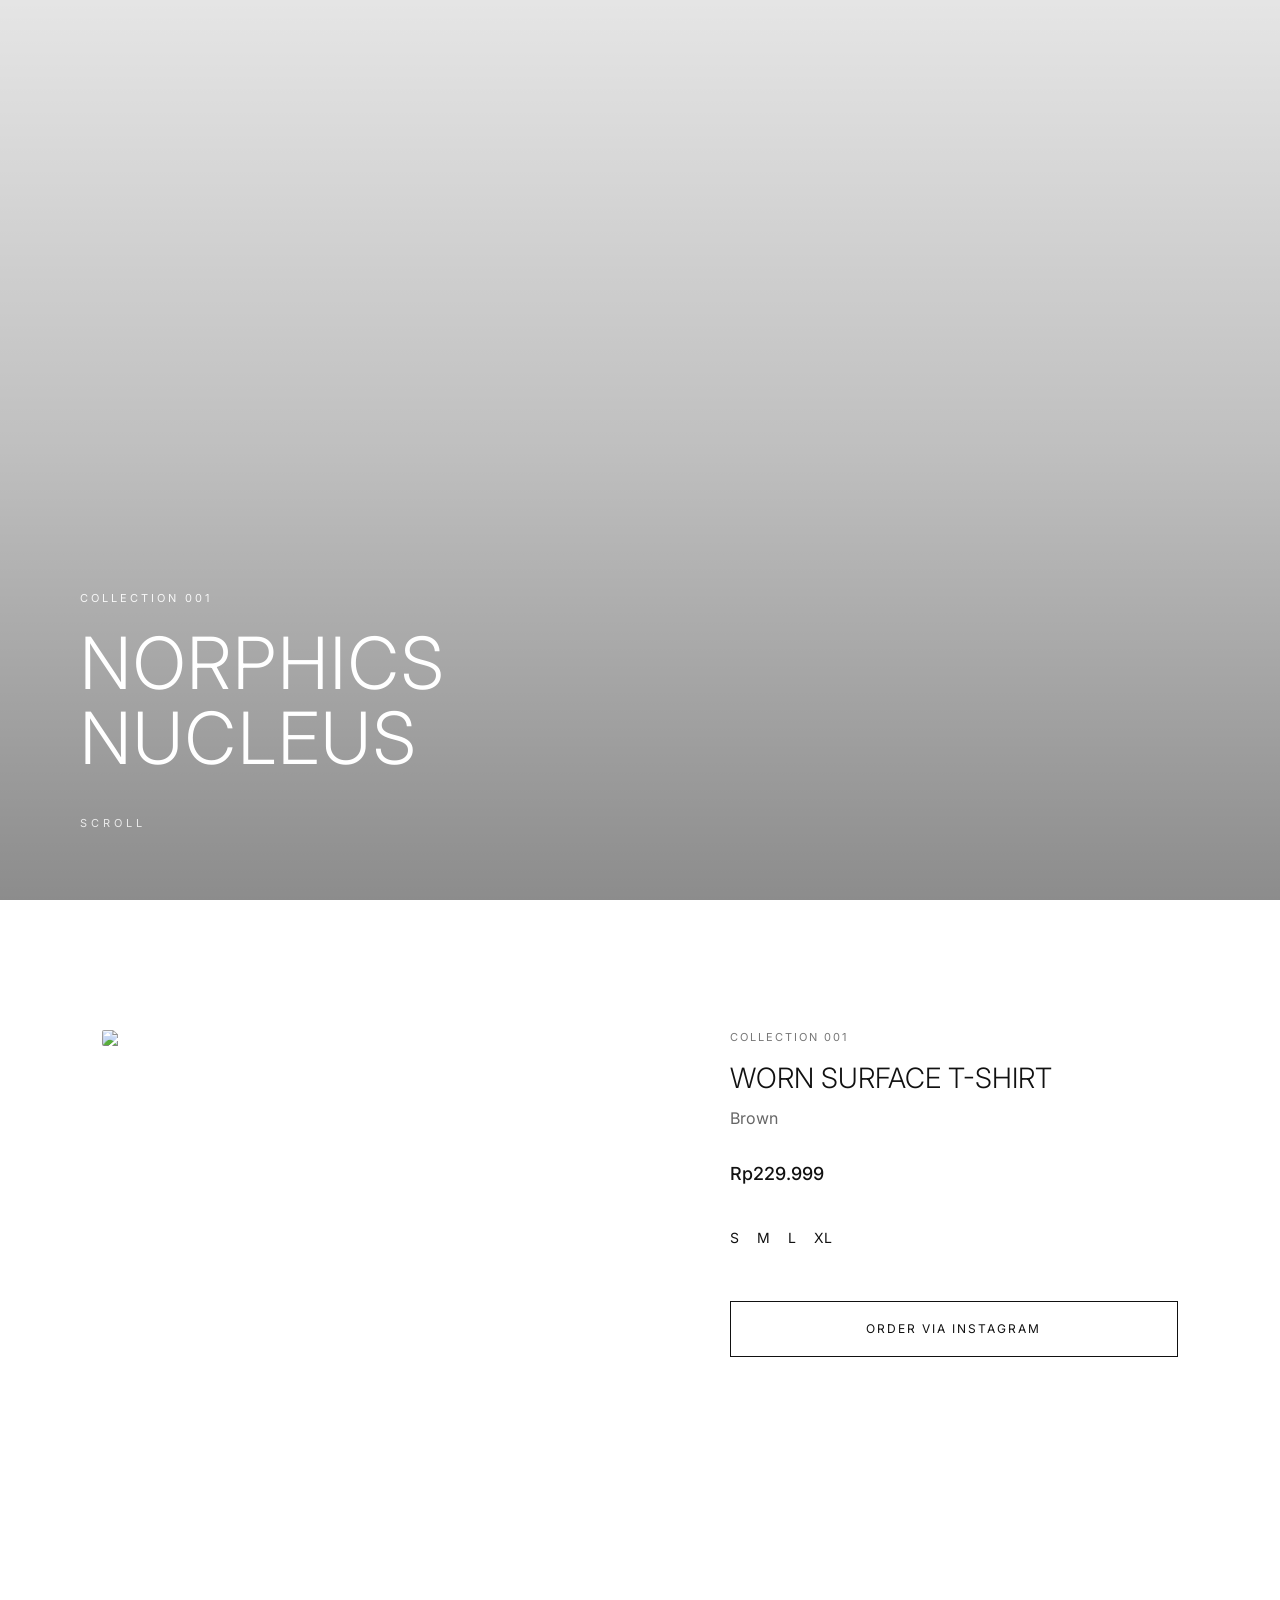
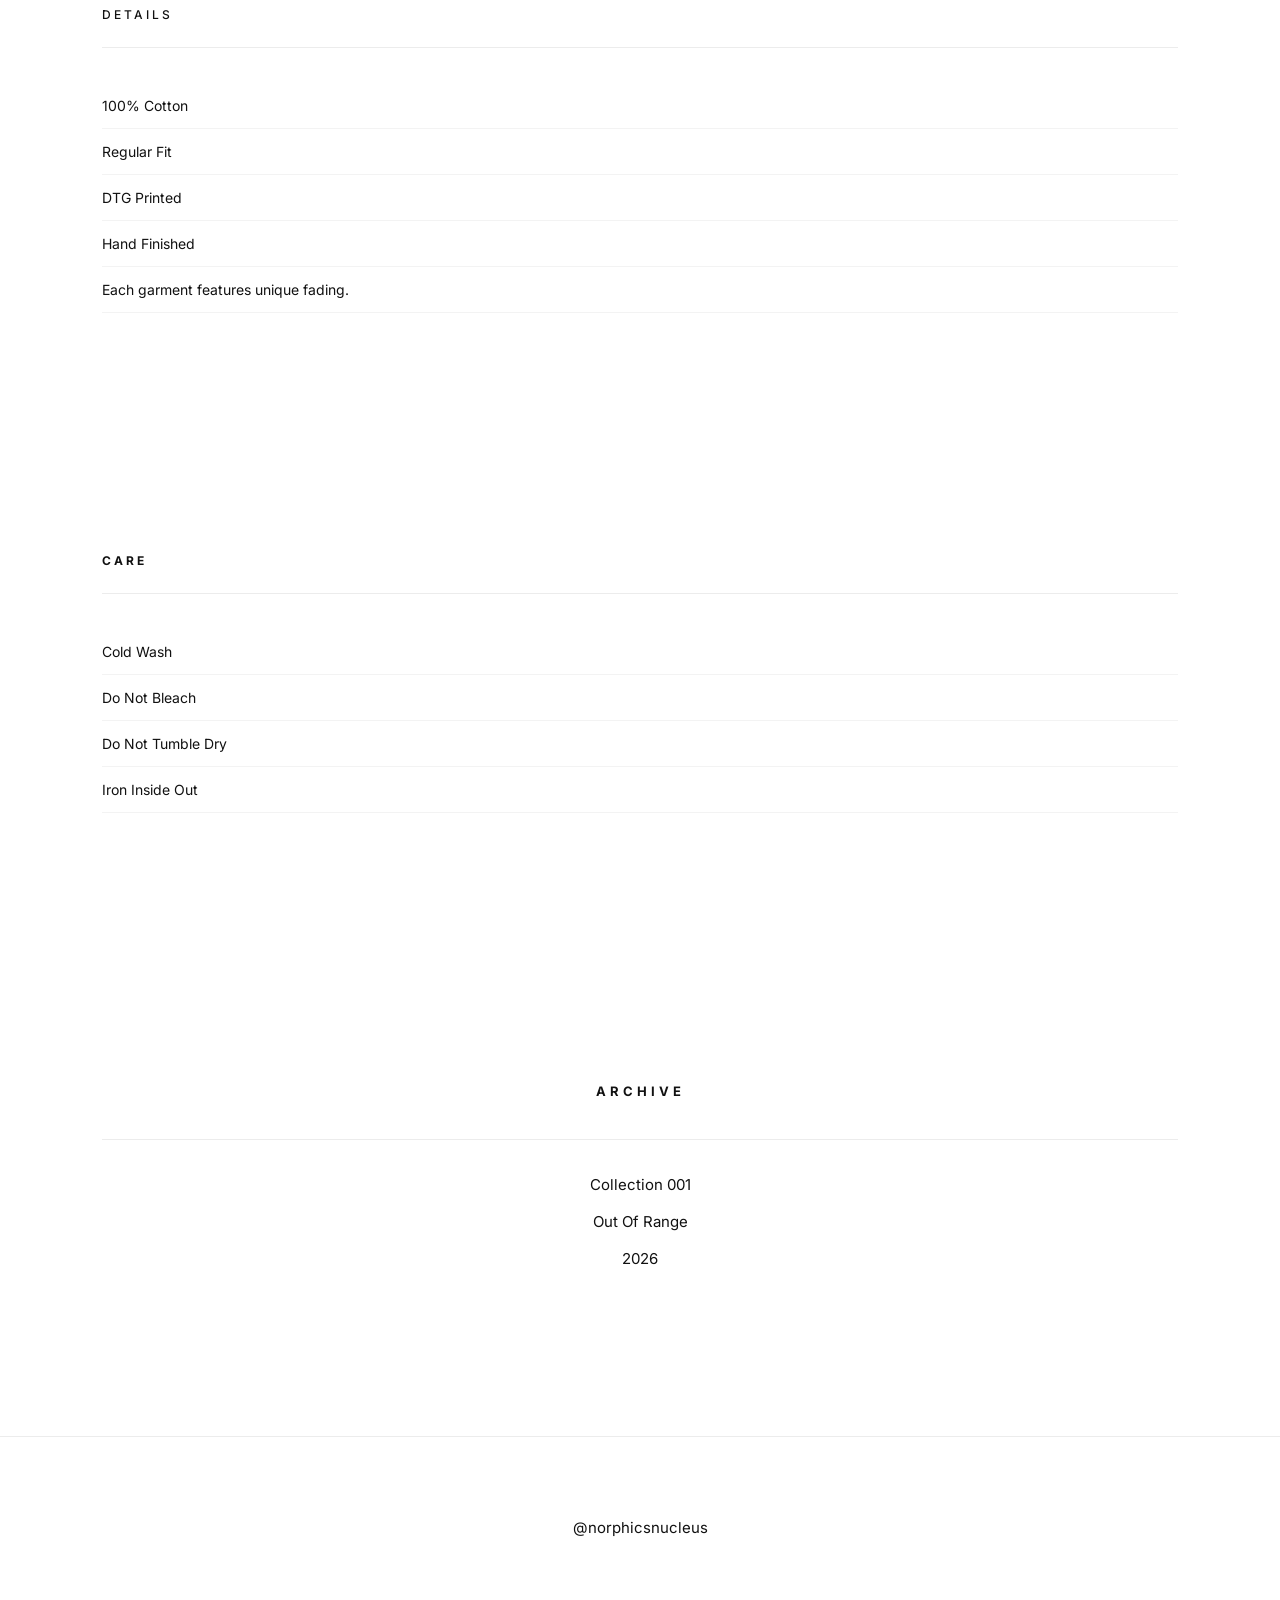
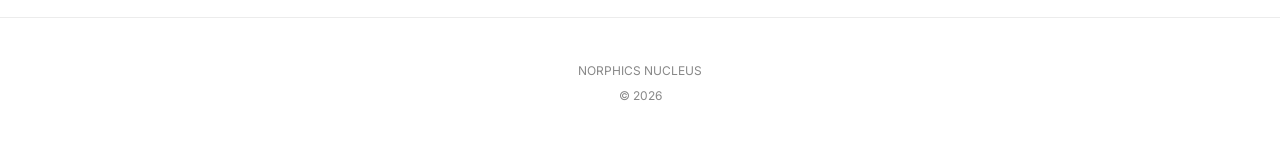
==== index.html @ bed89a1f "Add files via upload" ====
<!DOCTYPE html>
<html lang="en">

<head>

<meta charset="UTF-8">
<meta name="viewport" content="width=device-width, initial-scale=1.0">

<title>NORPHICS NUCLEUS</title>

<meta name="description" content="Collection 001">

<link rel="stylesheet" href="style.css">

<link rel="preconnect" href="https://fonts.googleapis.com">
<link rel="preconnect" href="https://fonts.gstatic.com" crossorigin>

<link href="https://fonts.googleapis.com/css2?family=Inter:wght@300;400;500;600&display=swap" rel="stylesheet">

</head>

<body>

<!-- LOADING -->

<div id="loader">

<div class="loader-logo">

NORPHICS<br>NUCLEUS

</div>

</div>

<!-- HERO -->

<section class="hero">

<img src="hero.jpg" class="hero-image">

<div class="hero-overlay"></div>

<div class="hero-content">

<p class="collection">

Collection 001

</p>

<h1>

NORPHICS<br>

NUCLEUS

</h1>

<p class="scroll-text">

SCROLL

</p>

</div>

</section>

<!-- PRODUCT -->

<section class="product">

<div class="product-image">

<img src="product.jpg">

</div>

<div class="product-info">

<p class="collection-small">

Collection 001

</p>

<h2>

WORN SURFACE T-SHIRT

</h2>

<p class="color">

Brown

</p>

<p class="price">

Rp229.999

</p>

<div class="size">

<span>S</span>

<span>M</span>

<span>L</span>

<span>XL</span>

</div>

<a

href="https://instagram.com/norphicsnucleus"

target="_blank"

class="button">

ORDER VIA INSTAGRAM

</a>

</div>

</section>

<!-- DETAILS -->

<section class="details">

<h3>

DETAILS

</h3>

<div class="line"></div>

<div class="detail-item">

100% Cotton

</div>

<div class="detail-item">

Regular Fit

</div>

<div class="detail-item">

DTG Printed

</div>

<div class="detail-item">

Hand Finished

</div>

<div class="detail-item">

Each garment features unique fading.

</div>

</section>

<!-- CARE -->

<section class="care">

<h3>

CARE

</h3>

<div class="line"></div>

<div class="detail-item">

Cold Wash

</div>

<div class="detail-item">

Do Not Bleach

</div>

<div class="detail-item">

Do Not Tumble Dry

</div>

<div class="detail-item">

Iron Inside Out

</div>

</section>

<!-- ARCHIVE -->

<section class="archive">

<h3>

ARCHIVE

</h3>

<div class="line"></div>

<p>

Collection 001

</p>

<p>

Out Of Range

</p>

<p>

2026

</p>

</section>

<!-- INSTAGRAM -->

<section class="instagram">

<a

href="https://instagram.com/norphicsnucleus"

target="_blank">

@norphicsnucleus

</a>

</section>

<!-- FOOTER -->

<footer>

<p>

NORPHICS NUCLEUS

</p>

<p>

© 2026

</p>

</footer>

<script src="script.js"></script>

</body>

</html>
---- style.css ----
/* ===========================
   NORPHICS NUCLEUS
   style.css v1
=========================== */

*{
margin:0;
padding:0;
box-sizing:border-box;
}

html{
scroll-behavior:smooth;
}

body{

background:#ffffff;

color:#111111;

font-family:'Inter',sans-serif;

overflow-x:hidden;

-webkit-font-smoothing:antialiased;

}

img{

display:block;

width:100%;

}

a{

text-decoration:none;

color:inherit;

}

/* LOADER */

#loader{

position:fixed;

inset:0;

background:white;

display:flex;

justify-content:center;

align-items:center;

z-index:9999;

transition:.8s;

}

.loader-logo{

font-size:14px;

letter-spacing:6px;

line-height:28px;

text-align:center;

font-weight:400;

}

/* HERO */

.hero{

position:relative;

height:100vh;

overflow:hidden;

}

.hero-image{

position:absolute;

width:100%;

height:100%;

object-fit:cover;

}

.hero-overlay{

position:absolute;

inset:0;

background:linear-gradient(
to bottom,
rgba(0,0,0,.10),
rgba(0,0,0,.25),
rgba(0,0,0,.45)
);

}

.hero-content{

position:absolute;

left:30px;

right:30px;

bottom:50px;

color:white;

}

.collection{

font-size:11px;

letter-spacing:3px;

text-transform:uppercase;

margin-bottom:20px;

opacity:.9;

}

.hero h1{

font-size:42px;

font-weight:300;

line-height:1.05;

letter-spacing:2px;

margin-bottom:40px;

}

.scroll-text{

font-size:11px;

letter-spacing:4px;

opacity:.8;

}

/* PRODUCT */

.product{

padding:90px 24px;

}

.product-image{

margin-bottom:50px;

}

.product-image img{

border-radius:2px;

}

.collection-small{

font-size:11px;

letter-spacing:2px;

text-transform:uppercase;

color:#777;

margin-bottom:18px;

}

.product h2{

font-size:28px;

font-weight:300;

line-height:1.2;

margin-bottom:12px;

}

.color{

color:#666;

margin-bottom:35px;

}

.price{

font-size:18px;

margin-bottom:45px;

font-weight:500;

}

.size{

display:flex;

gap:18px;

margin-bottom:55px;

font-size:14px;

}

.button{

display:flex;

justify-content:center;

align-items:center;

height:56px;

border:1px solid #111;

font-size:12px;

letter-spacing:2px;

transition:.35s;

}

.button:hover{

background:#111;

color:white;

}

/* DETAILS */

.details{

padding:90px 24px;

}

.details h3{

font-size:12px;

letter-spacing:3px;

font-weight:500;

margin-bottom:25px;

}

.line{

height:1px;

background:#ececec;

margin-bottom:35px;

}

.detail-item{

padding:14px 0;

border-bottom:1px solid #f3f3f3;

font-size:14px;

}

/* CARE */

.care{

padding:90px 24px;

}

.care h3{

font-size:12px;

letter-spacing:3px;

margin-bottom:25px;

}

/* ARCHIVE */

.archive{

padding:110px 24px;

text-align:center;

}

.archive h3{

font-size:13px;

letter-spacing:4px;

margin-bottom:40px;

}

.archive p{

margin-bottom:18px;

font-size:15px;

}

/* INSTAGRAM */

.instagram{

padding:80px 24px;

text-align:center;

border-top:1px solid #ececec;

}

.instagram a{

font-size:15px;

transition:.3s;

}

.instagram a:hover{

opacity:.5;

}

/* FOOTER */

footer{

padding:45px 24px;

text-align:center;

font-size:12px;

color:#888;

border-top:1px solid #ececec;

}

footer p:first-child{

margin-bottom:10px;

}

/* DESKTOP */

@media(min-width:960px){

.product{

display:grid;

grid-template-columns:1.2fr 1fr;

gap:90px;

align-items:start;

padding:130px 8%;

}

.details{

padding:120px 8%;

}

.care{

padding:120px 8%;

}

.archive{

padding:150px 8%;

}

.hero-content{

left:80px;

bottom:70px;

}

.hero h1{

font-size:72px;

}

}

/* FADE */

.fade{

opacity:0;

transform:translateY(50px);

transition:1s;

}

.fade.show{

opacity:1;

transform:none;

}
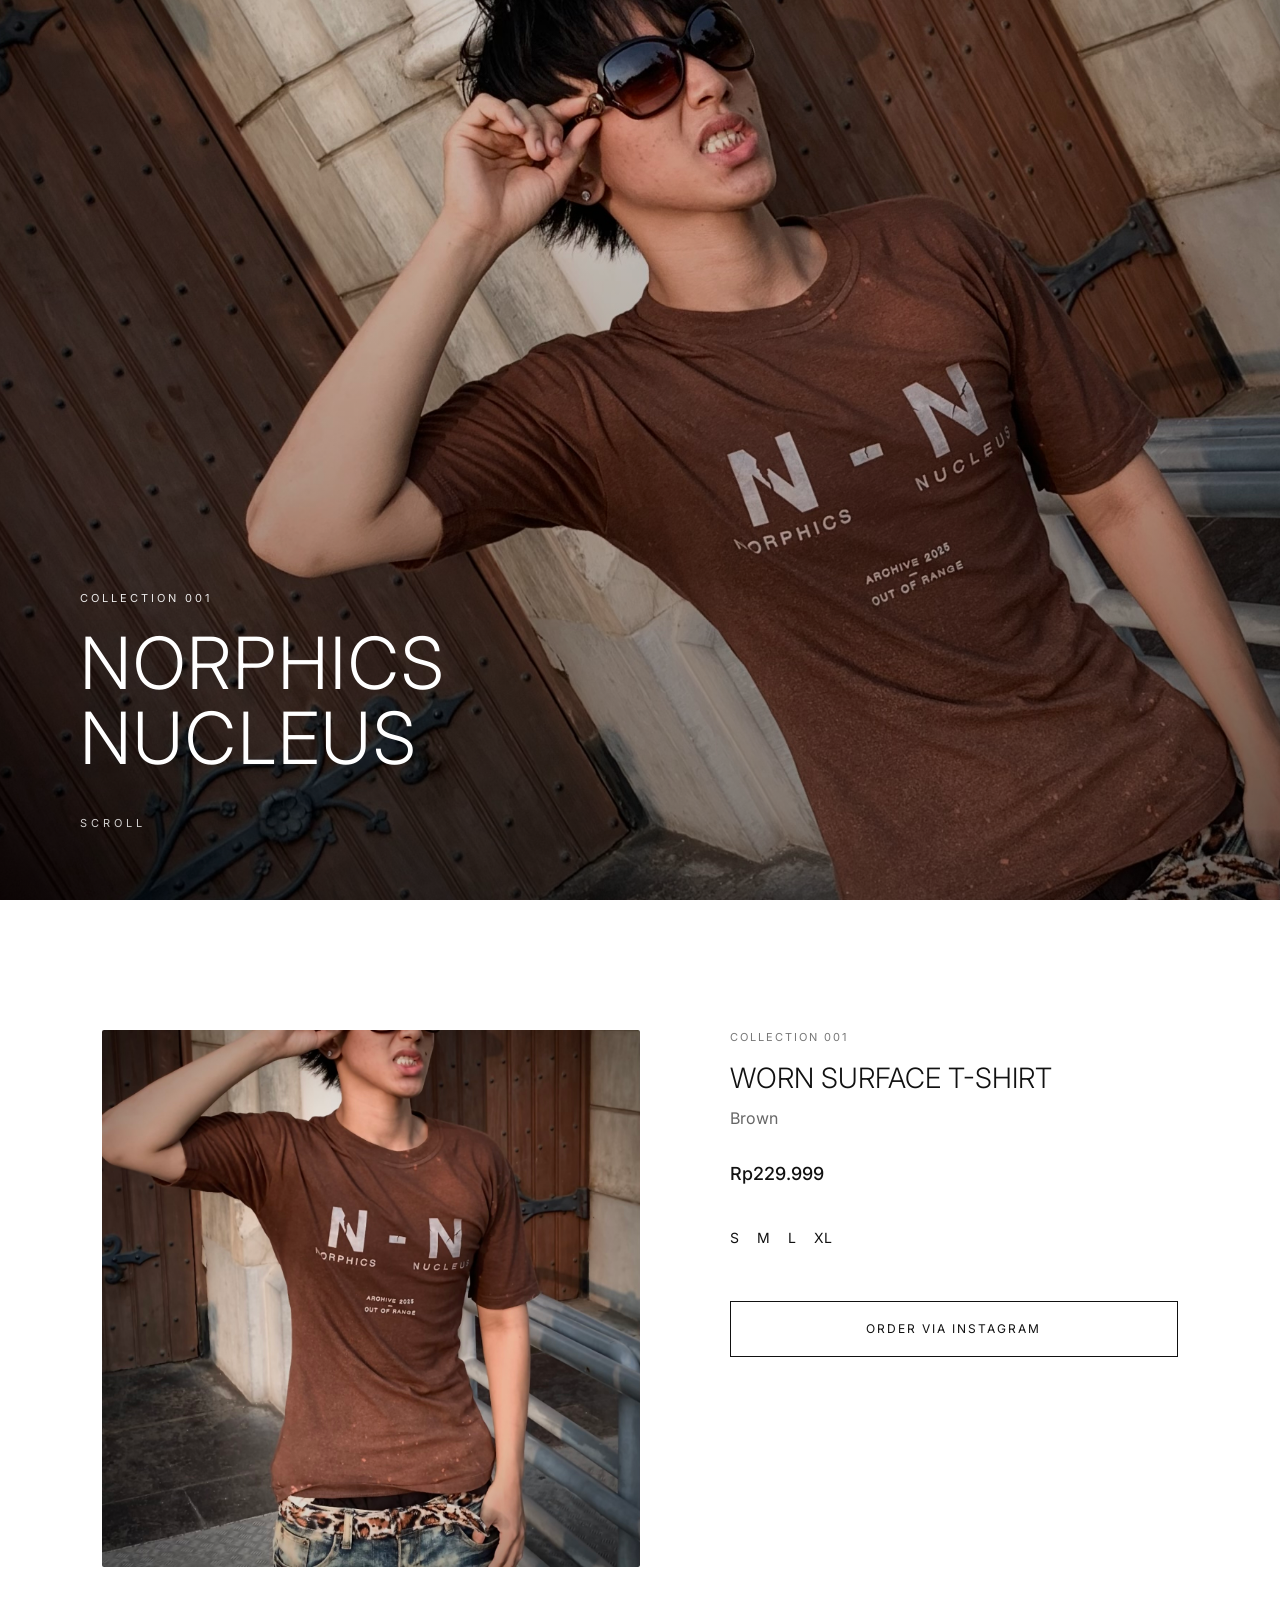
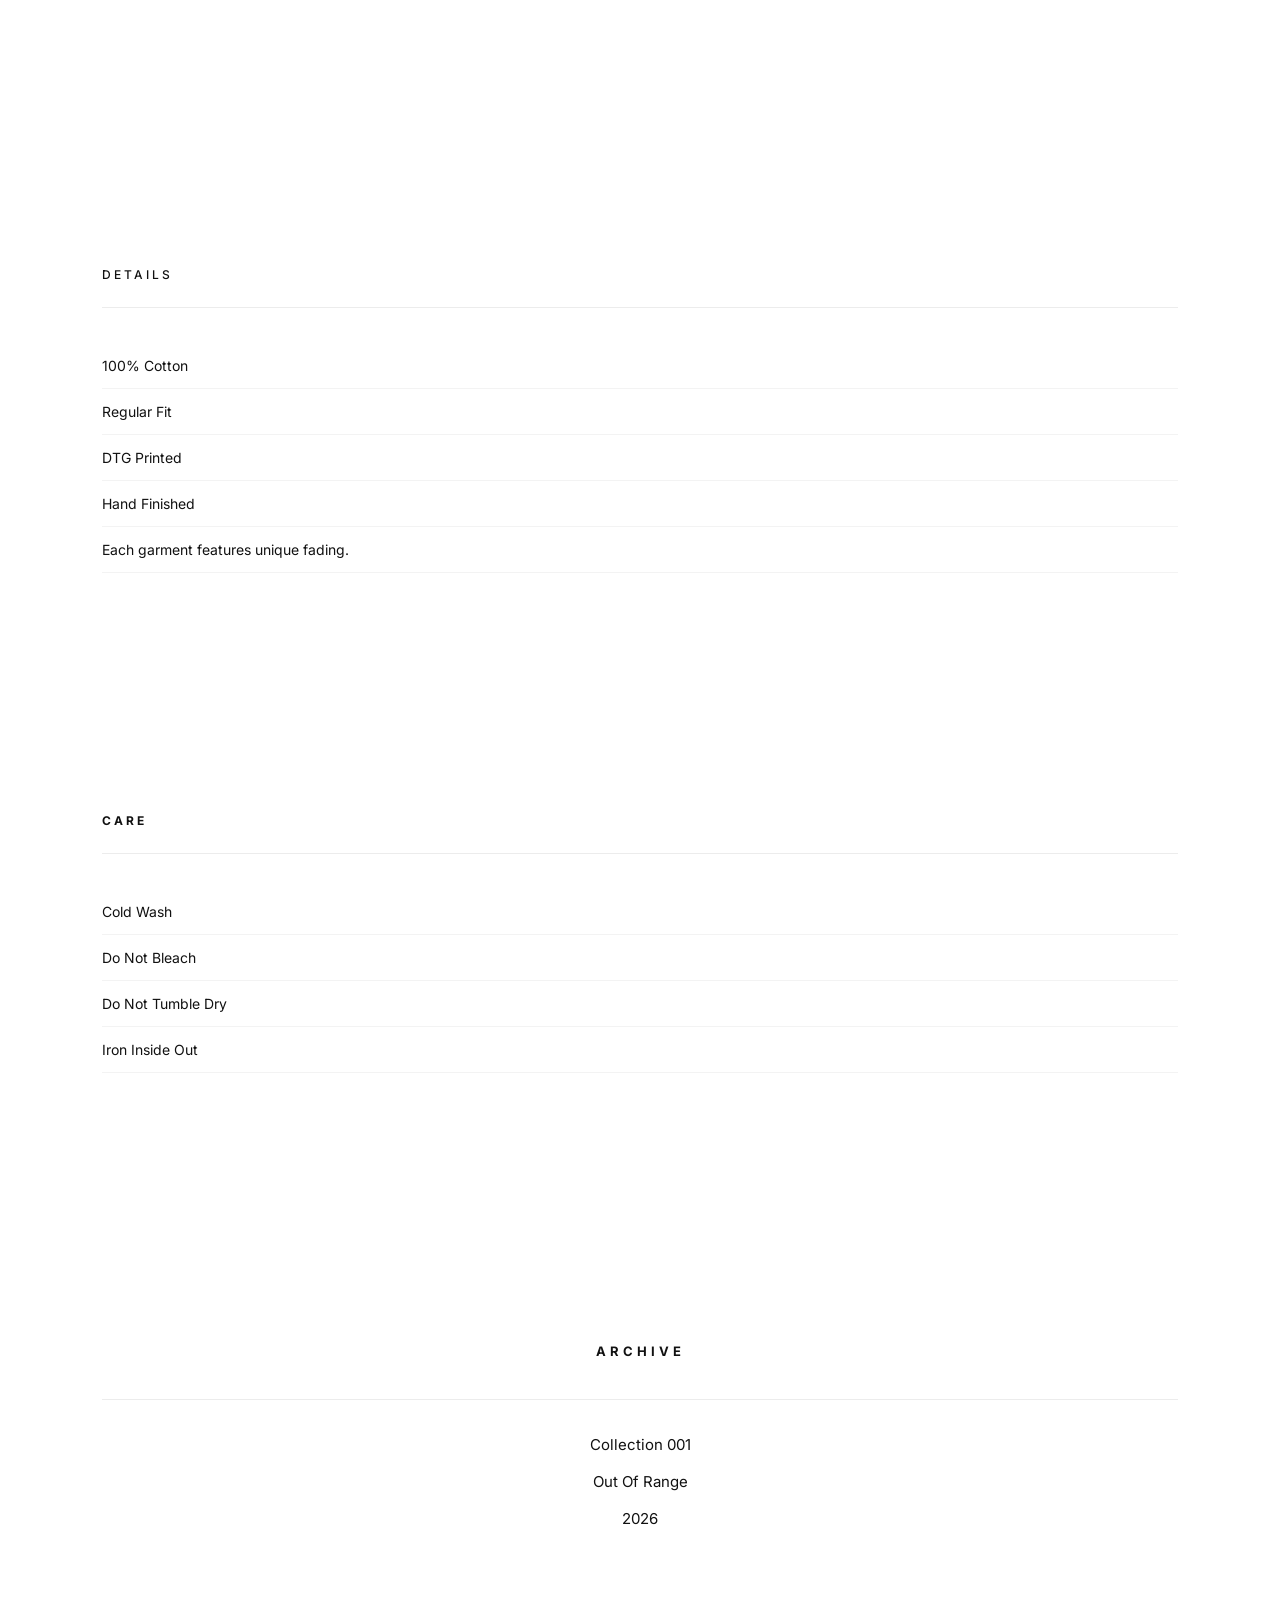
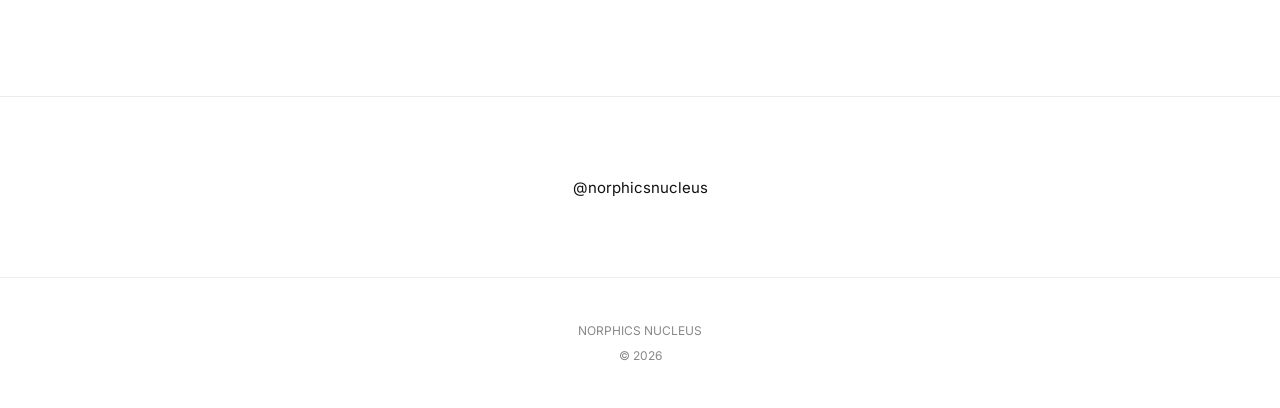
==== commit 8139db12: "Update index.html" ====
--- a/index.html
+++ b/index.html
@@ -37,7 +37,7 @@
 
 <section class="hero">
 
-<img src="hero.jpg" class="hero-image">
+<img src="assets/hero/hero.jpg" class="hero-image">
 
 <div class="hero-overlay"></div>
 
@@ -73,7 +73,7 @@
 
 <div class="product-image">
 
-<img src="product.jpg">
+<img src="assets/product/product.jpg">
 
 </div>
 
@@ -283,4 +283,4 @@
 
 </body>
 
-</html>+</html>
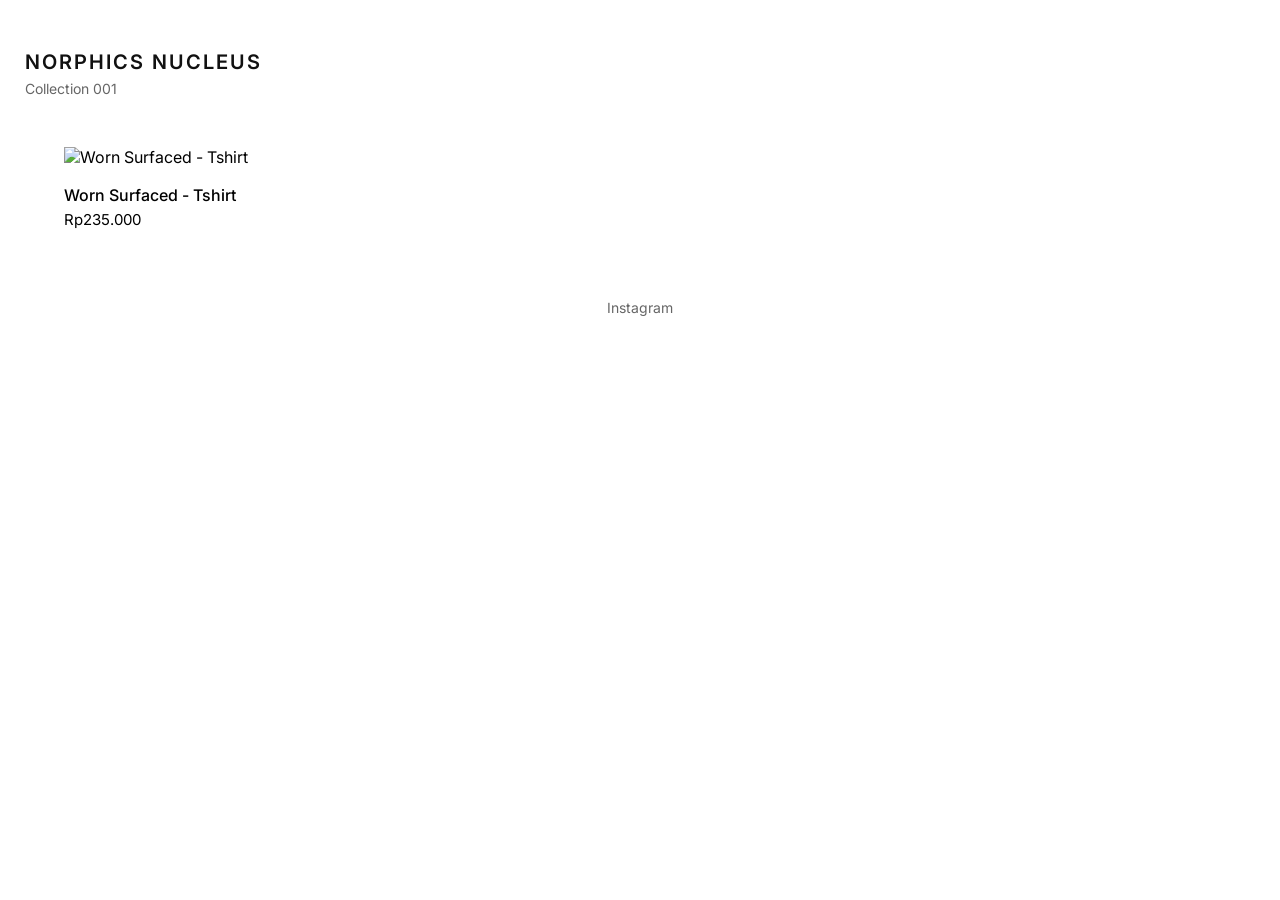
==== commit 80e1102c: "Add files via upload" ====
--- a/index.html
+++ b/index.html
@@ -2,13 +2,10 @@
 <html lang="en">
 
 <head>
-
 <meta charset="UTF-8">
 <meta name="viewport" content="width=device-width, initial-scale=1.0">
 
 <title>NORPHICS NUCLEUS</title>
-
-<meta name="description" content="Collection 001">
 
 <link rel="stylesheet" href="style.css">
 
@@ -16,271 +13,44 @@
 <link rel="preconnect" href="https://fonts.gstatic.com" crossorigin>
 
 <link href="https://fonts.googleapis.com/css2?family=Inter:wght@300;400;500;600&display=swap" rel="stylesheet">
-
 </head>
 
 <body>
 
-<!-- LOADING -->
-
 <div id="loader">
-
-<div class="loader-logo">
-
-NORPHICS<br>NUCLEUS
-
+    <h1>NORPHICS NUCLEUS</h1>
 </div>
 
-</div>
+<main id="website">
 
-<!-- HERO -->
+<header>
 
-<section class="hero">
+<h1>NORPHICS NUCLEUS</h1>
 
-<img src="assets/hero/hero.jpg" class="hero-image">
+<p>Collection 001</p>
 
-<div class="hero-overlay"></div>
+</header>
 
-<div class="hero-content">
 
-<p class="collection">
+<a href="product.html" class="product">
 
-Collection 001
+<img src="images/tshirt.jpg" alt="Worn Surfaced - Tshirt">
 
-</p>
+<h2>Worn Surfaced - Tshirt</h2>
 
-<h1>
-
-NORPHICS<br>
-
-NUCLEUS
-
-</h1>
-
-<p class="scroll-text">
-
-SCROLL
-
-</p>
-
-</div>
-
-</section>
-
-<!-- PRODUCT -->
-
-<section class="product">
-
-<div class="product-image">
-
-<img src="assets/product/product.jpg">
-
-</div>
-
-<div class="product-info">
-
-<p class="collection-small">
-
-Collection 001
-
-</p>
-
-<h2>
-
-WORN SURFACE T-SHIRT
-
-</h2>
-
-<p class="color">
-
-Brown
-
-</p>
-
-<p class="price">
-
-Rp229.999
-
-</p>
-
-<div class="size">
-
-<span>S</span>
-
-<span>M</span>
-
-<span>L</span>
-
-<span>XL</span>
-
-</div>
-
-<a
-
-href="https://instagram.com/norphicsnucleus"
-
-target="_blank"
-
-class="button">
-
-ORDER VIA INSTAGRAM
+<p>Rp235.000</p>
 
 </a>
 
-</div>
-
-</section>
-
-<!-- DETAILS -->
-
-<section class="details">
-
-<h3>
-
-DETAILS
-
-</h3>
-
-<div class="line"></div>
-
-<div class="detail-item">
-
-100% Cotton
-
-</div>
-
-<div class="detail-item">
-
-Regular Fit
-
-</div>
-
-<div class="detail-item">
-
-DTG Printed
-
-</div>
-
-<div class="detail-item">
-
-Hand Finished
-
-</div>
-
-<div class="detail-item">
-
-Each garment features unique fading.
-
-</div>
-
-</section>
-
-<!-- CARE -->
-
-<section class="care">
-
-<h3>
-
-CARE
-
-</h3>
-
-<div class="line"></div>
-
-<div class="detail-item">
-
-Cold Wash
-
-</div>
-
-<div class="detail-item">
-
-Do Not Bleach
-
-</div>
-
-<div class="detail-item">
-
-Do Not Tumble Dry
-
-</div>
-
-<div class="detail-item">
-
-Iron Inside Out
-
-</div>
-
-</section>
-
-<!-- ARCHIVE -->
-
-<section class="archive">
-
-<h3>
-
-ARCHIVE
-
-</h3>
-
-<div class="line"></div>
-
-<p>
-
-Collection 001
-
-</p>
-
-<p>
-
-Out Of Range
-
-</p>
-
-<p>
-
-2026
-
-</p>
-
-</section>
-
-<!-- INSTAGRAM -->
-
-<section class="instagram">
-
-<a
-
-href="https://instagram.com/norphicsnucleus"
-
-target="_blank">
-
-@norphicsnucleus
-
-</a>
-
-</section>
-
-<!-- FOOTER -->
-
 <footer>
 
-<p>
-
-NORPHICS NUCLEUS
-
-</p>
-
-<p>
-
-© 2026
-
-</p>
+<p>Instagram</p>
 
 </footer>
+
+</main>
 
 <script src="script.js"></script>
 
 </body>
-
-</html>
+</html>
--- a/style.css
+++ b/style.css
@@ -1,481 +1,238 @@
-/* ===========================
-   NORPHICS NUCLEUS
-   style.css v1
-=========================== */
-
 *{
+
 margin:0;
 padding:0;
 box-sizing:border-box;
-}
-
-html{
-scroll-behavior:smooth;
+
 }
 
 body{
 
-background:#ffffff;
-
-color:#111111;
-
-font-family:'Inter',sans-serif;
-
-overflow-x:hidden;
-
--webkit-font-smoothing:antialiased;
-
-}
-
-img{
+font-family:Inter,sans-serif;
+background:#fff;
+color:#111;
+
+}
+
+#loader{
+
+position:fixed;
+width:100%;
+height:100vh;
+
+background:white;
+
+display:flex;
+justify-content:center;
+align-items:center;
+
+z-index:999;
+
+transition:.8s;
+
+}
+
+#loader.hide{
+
+opacity:0;
+visibility:hidden;
+
+}
+
+header{
+
+padding:50px 25px;
+
+}
+
+header h1{
+
+font-size:20px;
+font-weight:600;
+
+letter-spacing:2px;
+
+}
+
+header p{
+
+margin-top:6px;
+
+font-size:14px;
+
+color:#666;
+
+}
+
+.product{
 
 display:block;
 
+width:90%;
+
+margin:auto;
+
+text-decoration:none;
+
+color:black;
+
+transition:.35s;
+
+}
+
+.product img{
+
 width:100%;
 
-}
-
-a{
+display:block;
+
+transition:.35s;
+
+}
+
+.product:hover img{
+
+transform:scale(1.02);
+
+}
+
+.product h2{
+
+margin-top:18px;
+
+font-size:16px;
+
+font-weight:500;
+
+}
+
+.product p{
+
+margin-top:5px;
+
+font-size:15px;
+
+}
+
+footer{
+
+text-align:center;
+
+padding:70px 0;
+
+font-size:14px;
+
+color:#666;
+
+}
+
+.detail{
+
+width:90%;
+
+margin:auto;
+
+padding:30px 0 60px;
+
+}
+
+.back{
 
 text-decoration:none;
 
-color:inherit;
-
-}
-
-/* LOADER */
-
-#loader{
-
-position:fixed;
-
-inset:0;
-
-background:white;
+color:black;
+
+font-size:14px;
+
+}
+
+.detail img{
+
+width:100%;
+
+margin-top:20px;
+
+}
+
+.detail h1{
+
+margin-top:25px;
+
+font-size:28px;
+
+}
+
+.detail h3{
+
+margin-top:8px;
+
+font-weight:400;
+
+font-size:16px;
+
+color:#666;
+
+}
+
+.price{
+
+margin-top:20px;
+
+font-size:20px;
+
+font-weight:600;
+
+}
+
+.description{
+
+margin-top:40px;
+
+line-height:35px;
+
+}
+
+.size{
 
 display:flex;
 
+gap:15px;
+
+margin-top:40px;
+
+}
+
+.size span{
+
+border:1px solid #ddd;
+
+padding:10px 18px;
+
+}
+
+.buy{
+
+display:flex;
+
 justify-content:center;
-
 align-items:center;
 
-z-index:9999;
-
-transition:.8s;
-
-}
-
-.loader-logo{
-
-font-size:14px;
-
-letter-spacing:6px;
-
-line-height:28px;
-
-text-align:center;
-
-font-weight:400;
-
-}
-
-/* HERO */
-
-.hero{
-
-position:relative;
-
-height:100vh;
-
-overflow:hidden;
-
-}
-
-.hero-image{
-
-position:absolute;
-
-width:100%;
-
-height:100%;
-
-object-fit:cover;
-
-}
-
-.hero-overlay{
-
-position:absolute;
-
-inset:0;
-
-background:linear-gradient(
-to bottom,
-rgba(0,0,0,.10),
-rgba(0,0,0,.25),
-rgba(0,0,0,.45)
-);
-
-}
-
-.hero-content{
-
-position:absolute;
-
-left:30px;
-
-right:30px;
-
-bottom:50px;
+margin-top:60px;
+
+height:55px;
+
+background:black;
 
 color:white;
 
-}
-
-.collection{
-
-font-size:11px;
-
-letter-spacing:3px;
-
-text-transform:uppercase;
-
-margin-bottom:20px;
-
-opacity:.9;
-
-}
-
-.hero h1{
-
-font-size:42px;
-
-font-weight:300;
-
-line-height:1.05;
-
-letter-spacing:2px;
-
-margin-bottom:40px;
-
-}
-
-.scroll-text{
-
-font-size:11px;
-
-letter-spacing:4px;
+text-decoration:none;
+
+transition:.3s;
+
+}
+
+.buy:hover{
 
 opacity:.8;
 
-}
-
-/* PRODUCT */
-
-.product{
-
-padding:90px 24px;
-
-}
-
-.product-image{
-
-margin-bottom:50px;
-
-}
-
-.product-image img{
-
-border-radius:2px;
-
-}
-
-.collection-small{
-
-font-size:11px;
-
-letter-spacing:2px;
-
-text-transform:uppercase;
-
-color:#777;
-
-margin-bottom:18px;
-
-}
-
-.product h2{
-
-font-size:28px;
-
-font-weight:300;
-
-line-height:1.2;
-
-margin-bottom:12px;
-
-}
-
-.color{
-
-color:#666;
-
-margin-bottom:35px;
-
-}
-
-.price{
-
-font-size:18px;
-
-margin-bottom:45px;
-
-font-weight:500;
-
-}
-
-.size{
-
-display:flex;
-
-gap:18px;
-
-margin-bottom:55px;
-
-font-size:14px;
-
-}
-
-.button{
-
-display:flex;
-
-justify-content:center;
-
-align-items:center;
-
-height:56px;
-
-border:1px solid #111;
-
-font-size:12px;
-
-letter-spacing:2px;
-
-transition:.35s;
-
-}
-
-.button:hover{
-
-background:#111;
-
-color:white;
-
-}
-
-/* DETAILS */
-
-.details{
-
-padding:90px 24px;
-
-}
-
-.details h3{
-
-font-size:12px;
-
-letter-spacing:3px;
-
-font-weight:500;
-
-margin-bottom:25px;
-
-}
-
-.line{
-
-height:1px;
-
-background:#ececec;
-
-margin-bottom:35px;
-
-}
-
-.detail-item{
-
-padding:14px 0;
-
-border-bottom:1px solid #f3f3f3;
-
-font-size:14px;
-
-}
-
-/* CARE */
-
-.care{
-
-padding:90px 24px;
-
-}
-
-.care h3{
-
-font-size:12px;
-
-letter-spacing:3px;
-
-margin-bottom:25px;
-
-}
-
-/* ARCHIVE */
-
-.archive{
-
-padding:110px 24px;
-
-text-align:center;
-
-}
-
-.archive h3{
-
-font-size:13px;
-
-letter-spacing:4px;
-
-margin-bottom:40px;
-
-}
-
-.archive p{
-
-margin-bottom:18px;
-
-font-size:15px;
-
-}
-
-/* INSTAGRAM */
-
-.instagram{
-
-padding:80px 24px;
-
-text-align:center;
-
-border-top:1px solid #ececec;
-
-}
-
-.instagram a{
-
-font-size:15px;
-
-transition:.3s;
-
-}
-
-.instagram a:hover{
-
-opacity:.5;
-
-}
-
-/* FOOTER */
-
-footer{
-
-padding:45px 24px;
-
-text-align:center;
-
-font-size:12px;
-
-color:#888;
-
-border-top:1px solid #ececec;
-
-}
-
-footer p:first-child{
-
-margin-bottom:10px;
-
-}
-
-/* DESKTOP */
-
-@media(min-width:960px){
-
-.product{
-
-display:grid;
-
-grid-template-columns:1.2fr 1fr;
-
-gap:90px;
-
-align-items:start;
-
-padding:130px 8%;
-
-}
-
-.details{
-
-padding:120px 8%;
-
-}
-
-.care{
-
-padding:120px 8%;
-
-}
-
-.archive{
-
-padding:150px 8%;
-
-}
-
-.hero-content{
-
-left:80px;
-
-bottom:70px;
-
-}
-
-.hero h1{
-
-font-size:72px;
-
-}
-
-}
-
-/* FADE */
-
-.fade{
-
-opacity:0;
-
-transform:translateY(50px);
-
-transition:1s;
-
-}
-
-.fade.show{
-
-opacity:1;
-
-transform:none;
-
 }
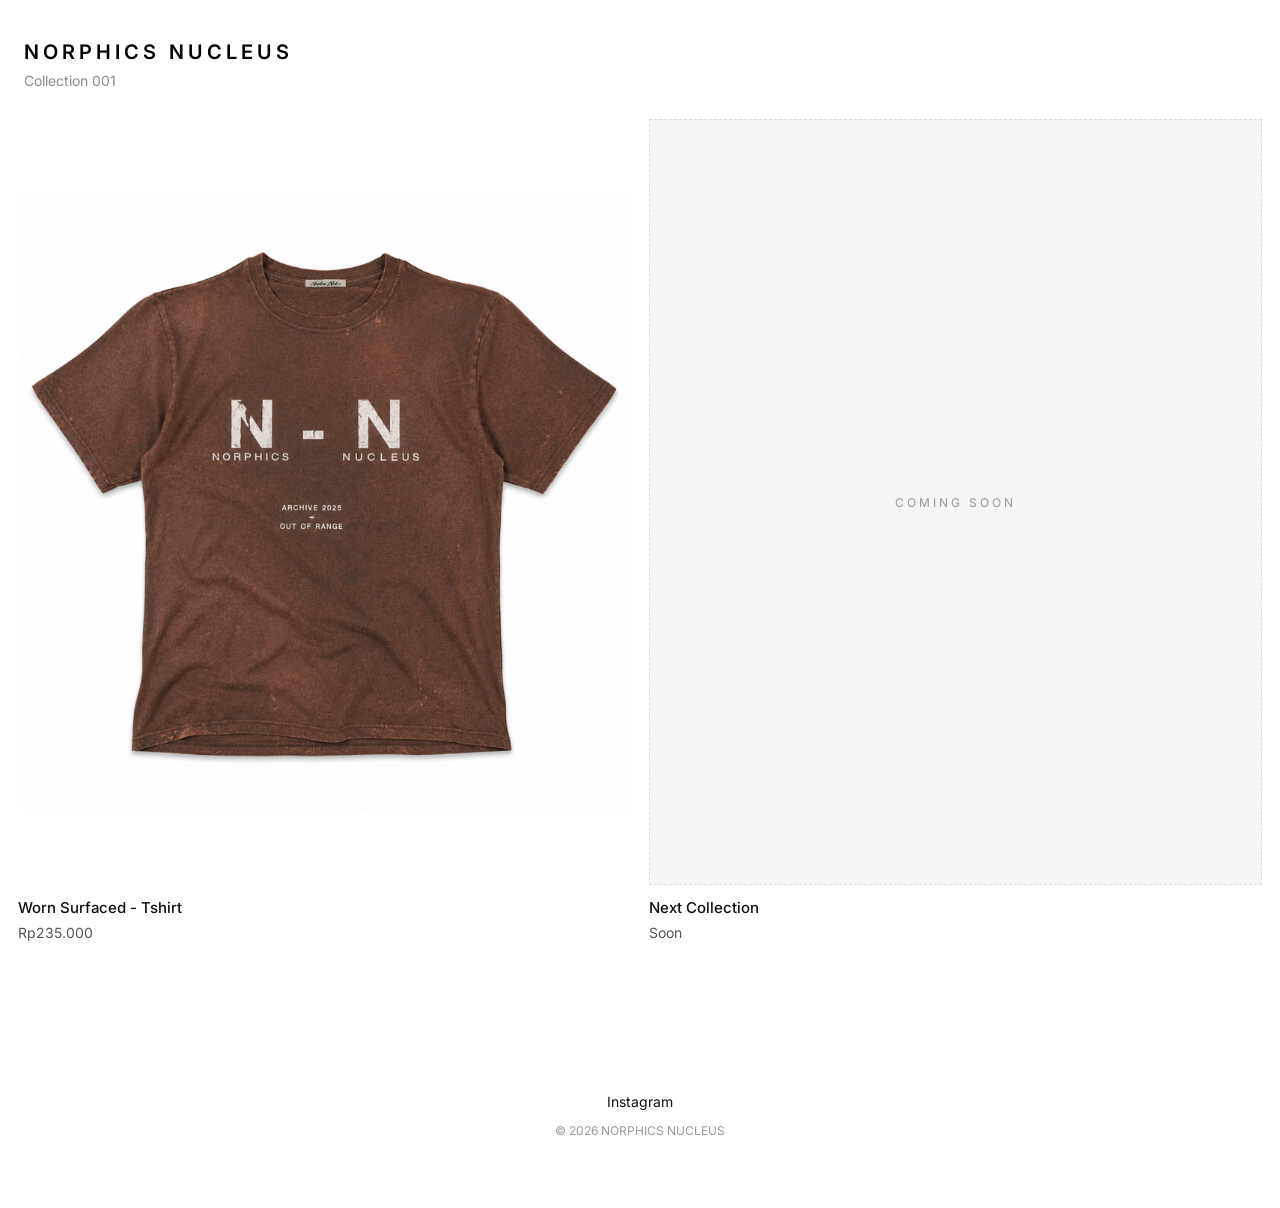
==== commit 90ed452f: "Add files via upload" ====
--- a/index.html
+++ b/index.html
@@ -2,55 +2,105 @@
 <html lang="en">
 
 <head>
+
 <meta charset="UTF-8">
 <meta name="viewport" content="width=device-width, initial-scale=1.0">
 
 <title>NORPHICS NUCLEUS</title>
 
-<link rel="stylesheet" href="style.css">
-
 <link rel="preconnect" href="https://fonts.googleapis.com">
 <link rel="preconnect" href="https://fonts.gstatic.com" crossorigin>
 
-<link href="https://fonts.googleapis.com/css2?family=Inter:wght@300;400;500;600&display=swap" rel="stylesheet">
+<link href="https://fonts.googleapis.com/css2?family=Inter:wght@300;400;500;600;700&display=swap" rel="stylesheet">
+
+<link rel="stylesheet" href="style.css">
+
 </head>
 
 <body>
 
 <div id="loader">
-    <h1>NORPHICS NUCLEUS</h1>
+
+<h1>NORPHICS NUCLEUS</h1>
+
 </div>
 
-<main id="website">
+<div class="overlay"></div>
 
 <header>
 
-<h1>NORPHICS NUCLEUS</h1>
+<a href="index.html" class="logo">
+
+NORPHICS NUCLEUS
+
+</a>
 
 <p>Collection 001</p>
 
 </header>
 
+<main>
 
-<a href="product.html" class="product">
+<div class="grid">
+
+<!-- PRODUCT 01 -->
+
+<a href="product.html" class="card">
+
+<div class="image">
 
 <img src="images/tshirt.jpg" alt="Worn Surfaced - Tshirt">
+
+</div>
+
+<div class="info">
 
 <h2>Worn Surfaced - Tshirt</h2>
 
 <p>Rp235.000</p>
 
+</div>
+
 </a>
+
+<!-- PRODUCT 02 -->
+
+<div class="card soon">
+
+<div class="image empty">
+
+<span>COMING SOON</span>
+
+</div>
+
+<div class="info">
+
+<h2>Next Collection</h2>
+
+<p>Soon</p>
+
+</div>
+
+</div>
+
+</div>
+
+</main>
 
 <footer>
 
-<p>Instagram</p>
+<a href="https://instagram.com/norphicsnucleus" target="_blank">
+
+Instagram
+
+</a>
+
+<p>© 2026 NORPHICS NUCLEUS</p>
 
 </footer>
-
-</main>
 
 <script src="script.js"></script>
 
 </body>
+
 </html>
--- a/style.css
+++ b/style.css
@@ -1,29 +1,49 @@
+/* ===========================
+   NORPHICS NUCLEUS V2
+=========================== */
+
 *{
-
 margin:0;
 padding:0;
 box-sizing:border-box;
-
+}
+
+html{
+scroll-behavior:smooth;
 }
 
 body{
 
-font-family:Inter,sans-serif;
-background:#fff;
+font-family:'Inter',sans-serif;
+
+background:#ffffff;
+
 color:#111;
 
-}
+overflow-x:hidden;
+
+}
+
+/* ===========================
+LOADER
+=========================== */
 
 #loader{
 
 position:fixed;
+
+top:0;
+left:0;
+
 width:100%;
 height:100vh;
 
 background:white;
 
 display:flex;
+
 justify-content:center;
+
 align-items:center;
 
 z-index:999;
@@ -35,204 +55,389 @@
 #loader.hide{
 
 opacity:0;
+
 visibility:hidden;
 
 }
 
+#loader h1{
+
+font-size:20px;
+
+letter-spacing:6px;
+
+font-weight:600;
+
+}
+
+/* ===========================
+HEADER
+=========================== */
+
 header{
 
-padding:50px 25px;
-
-}
-
-header h1{
+padding:40px 24px 30px;
+
+}
+
+.logo{
+
+text-decoration:none;
+
+color:black;
 
 font-size:20px;
+
 font-weight:600;
 
+letter-spacing:4px;
+
+display:block;
+
+}
+
+header p{
+
+margin-top:8px;
+
+font-size:14px;
+
+color:#8b8b8b;
+
+font-weight:400;
+
+}
+
+/* ===========================
+GRID
+=========================== */
+
+main{
+
+padding:0 18px 80px;
+
+}
+
+.grid{
+
+display:grid;
+
+grid-template-columns:repeat(2,1fr);
+
+gap:18px;
+
+}
+
+/* ===========================
+CARD
+=========================== */
+
+.card{
+
+text-decoration:none;
+
+color:#111;
+
+transition:.35s;
+
+}
+
+.image{
+
+aspect-ratio:4/5;
+
+background:#f7f7f7;
+
+display:flex;
+
+justify-content:center;
+
+align-items:center;
+
+overflow:hidden;
+
+}
+
+.image img{
+
+width:100%;
+
+height:100%;
+
+object-fit:cover;
+
+transition:.45s;
+
+}
+
+.card:hover img{
+
+transform:scale(1.04);
+
+}
+
+.info{
+
+margin-top:12px;
+
+}
+
+.info h2{
+
+font-size:15px;
+
+font-weight:500;
+
+line-height:1.4;
+
+}
+
+.info p{
+
+margin-top:6px;
+
+font-size:14px;
+
+color:#555;
+
+}
+
+/* ===========================
+COMING SOON
+=========================== */
+
+.empty{
+
+background:#f5f5f5;
+
+border:1px dashed #ddd;
+
+}
+
+.empty span{
+
+font-size:12px;
+
+letter-spacing:3px;
+
+color:#999;
+
+}
+
+/* ===========================
+FOOTER
+=========================== */
+
+footer{
+
+padding:70px 20px;
+
+text-align:center;
+
+}
+
+footer a{
+
+text-decoration:none;
+
+color:#111;
+
+font-size:14px;
+
+}
+
+footer p{
+
+margin-top:12px;
+
+font-size:12px;
+
+color:#999;
+
+}
+
+/* ===========================
+DETAIL PAGE
+=========================== */
+
+.detail{
+
+max-width:560px;
+
+margin:auto;
+
+padding:30px 22px 70px;
+
+}
+
+.back{
+
+text-decoration:none;
+
+color:black;
+
+font-size:14px;
+
+}
+
+.product-image{
+
+margin-top:25px;
+
+aspect-ratio:4/5;
+
+background:#f7f7f7;
+
+overflow:hidden;
+
+}
+
+.product-image img{
+
+width:100%;
+
+height:100%;
+
+object-fit:cover;
+
+}
+
+.title{
+
+margin-top:30px;
+
+font-size:30px;
+
+font-weight:600;
+
+}
+
+.subtitle{
+
+margin-top:8px;
+
+font-size:15px;
+
+color:#777;
+
+}
+
+.price{
+
+margin-top:18px;
+
+font-size:24px;
+
+font-weight:600;
+
+}
+
+.description{
+
+margin-top:40px;
+
+line-height:32px;
+
+font-size:15px;
+
+color:#444;
+
+}
+
+.size{
+
+display:flex;
+
+gap:12px;
+
+margin-top:35px;
+
+}
+
+.size span{
+
+width:48px;
+
+height:48px;
+
+display:flex;
+
+justify-content:center;
+
+align-items:center;
+
+border:1px solid #ddd;
+
+transition:.3s;
+
+cursor:pointer;
+
+}
+
+.size span:hover{
+
+background:#111;
+
+color:white;
+
+}
+
+.buy{
+
+display:flex;
+
+justify-content:center;
+
+align-items:center;
+
+height:58px;
+
+margin-top:55px;
+
+background:#111;
+
+color:white;
+
+text-decoration:none;
+
+font-size:14px;
+
 letter-spacing:2px;
 
-}
-
-header p{
-
-margin-top:6px;
-
-font-size:14px;
-
-color:#666;
-
-}
-
-.product{
-
-display:block;
-
-width:90%;
-
-margin:auto;
-
-text-decoration:none;
-
-color:black;
-
-transition:.35s;
-
-}
-
-.product img{
-
-width:100%;
-
-display:block;
-
-transition:.35s;
-
-}
-
-.product:hover img{
-
-transform:scale(1.02);
-
-}
-
-.product h2{
-
-margin-top:18px;
-
-font-size:16px;
-
-font-weight:500;
-
-}
-
-.product p{
-
-margin-top:5px;
-
-font-size:15px;
-
-}
-
-footer{
-
-text-align:center;
-
-padding:70px 0;
-
-font-size:14px;
-
-color:#666;
-
-}
-
-.detail{
-
-width:90%;
-
-margin:auto;
-
-padding:30px 0 60px;
-
-}
-
-.back{
-
-text-decoration:none;
-
-color:black;
-
-font-size:14px;
-
-}
-
-.detail img{
-
-width:100%;
-
-margin-top:20px;
-
-}
-
-.detail h1{
-
-margin-top:25px;
-
-font-size:28px;
-
-}
-
-.detail h3{
-
-margin-top:8px;
-
-font-weight:400;
-
-font-size:16px;
-
-color:#666;
-
-}
-
-.price{
-
-margin-top:20px;
-
-font-size:20px;
-
-font-weight:600;
-
-}
-
-.description{
-
-margin-top:40px;
-
-line-height:35px;
-
-}
-
-.size{
-
-display:flex;
-
-gap:15px;
-
-margin-top:40px;
-
-}
-
-.size span{
-
-border:1px solid #ddd;
-
-padding:10px 18px;
-
-}
-
-.buy{
-
-display:flex;
-
-justify-content:center;
-align-items:center;
-
-margin-top:60px;
-
-height:55px;
-
-background:black;
-
-color:white;
-
-text-decoration:none;
-
 transition:.3s;
 
 }
 
 .buy:hover{
 
-opacity:.8;
+opacity:.85;
+
+}
+
+/* ===========================
+MOBILE
+=========================== */
+
+@media(max-width:700px){
+
+.grid{
+
+gap:14px;
+
+}
+
+.logo{
+
+font-size:18px;
+
+letter-spacing:3px;
+
+}
+
+.info h2{
+
+font-size:14px;
+
+}
 
 }
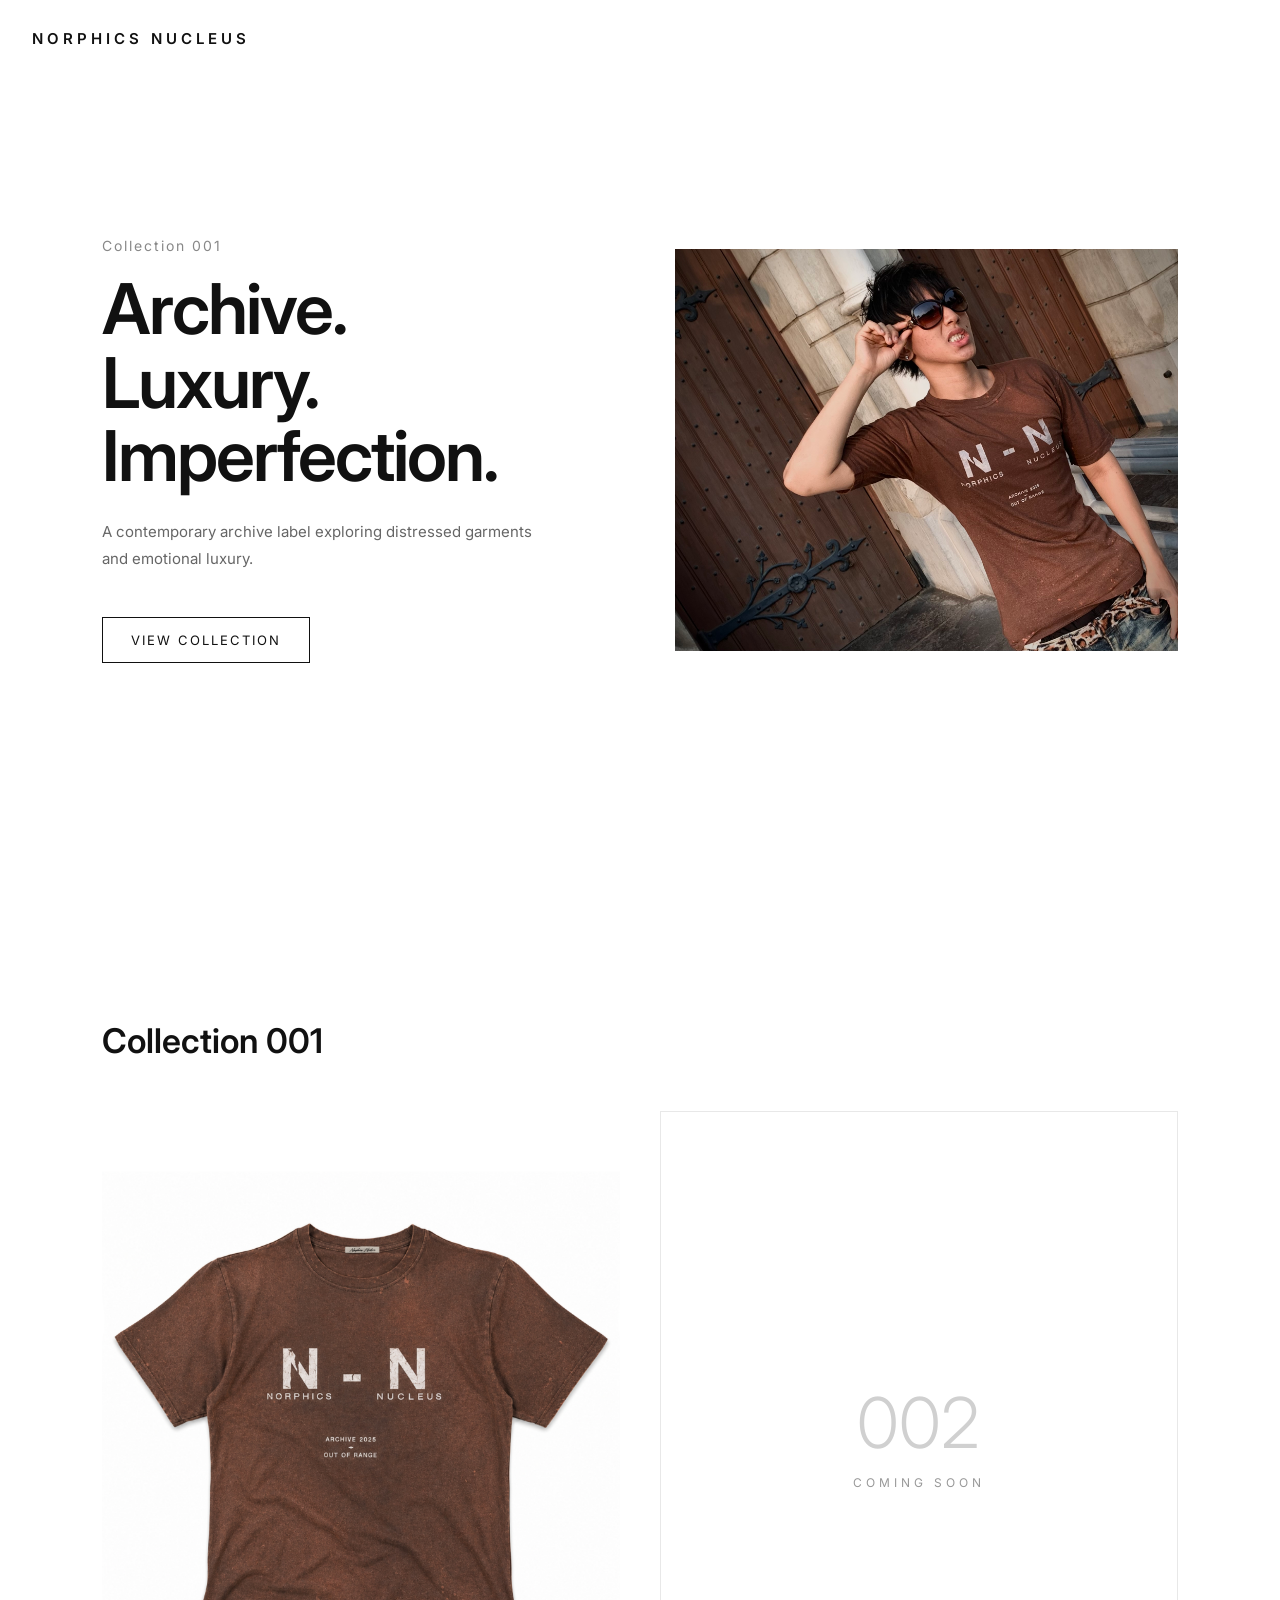
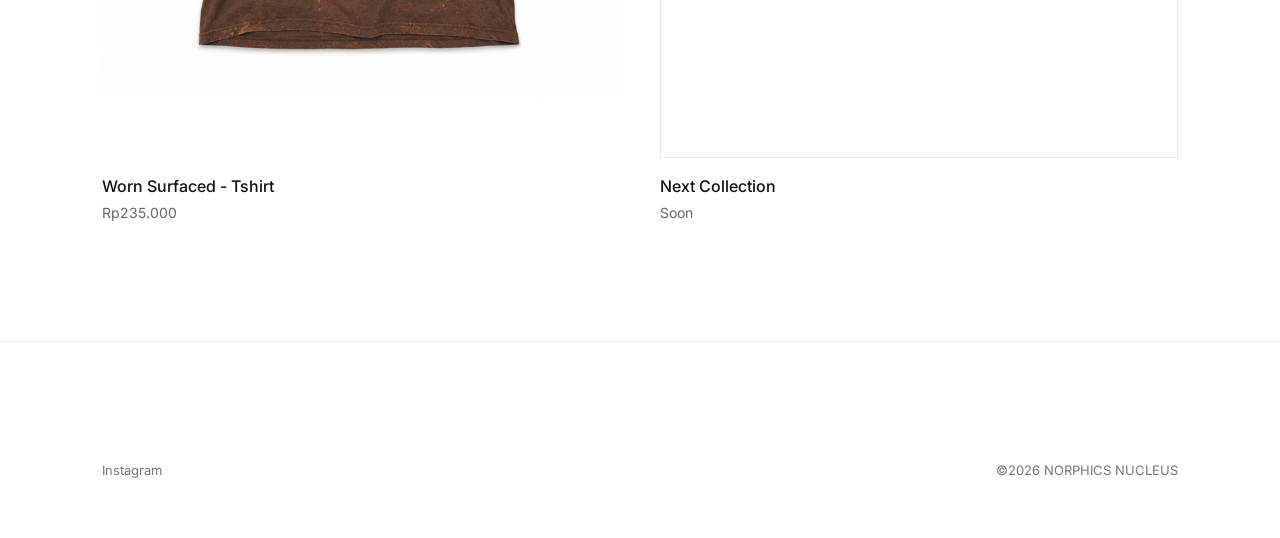
==== commit ab518fef: "Add files via upload" ====
--- a/index.html
+++ b/index.html
@@ -19,43 +19,94 @@
 
 <body>
 
+<!-- LOADER -->
+
 <div id="loader">
 
 <h1>NORPHICS NUCLEUS</h1>
 
 </div>
 
-<div class="overlay"></div>
+<!-- HEADER -->
 
-<header>
+<header id="header">
 
-<a href="index.html" class="logo">
+<a href="#" class="logo">
 
 NORPHICS NUCLEUS
 
 </a>
 
-<p>Collection 001</p>
-
 </header>
 
-<main>
+<!-- HERO -->
 
-<div class="grid">
+<section class="hero">
 
-<!-- PRODUCT 01 -->
+<div class="hero-content">
 
-<a href="product.html" class="card">
+<p class="collection">
 
-<div class="image">
+Collection 001
 
-<img src="images/tshirt.jpg" alt="Worn Surfaced - Tshirt">
+</p>
+
+<h1>
+
+Archive.<br>
+Luxury.<br>
+Imperfection.
+
+</h1>
+
+<p class="description">
+
+A contemporary archive label exploring
+distressed garments and emotional luxury.
+
+</p>
+
+<a href="#collection" class="scroll-btn">
+
+VIEW COLLECTION
+
+</a>
 
 </div>
 
-<div class="info">
+<div class="hero-image">
 
-<h2>Worn Surfaced - Tshirt</h2>
+<img src="images/hero.jpg" alt="Campaign">
+
+</div>
+
+</section>
+
+<!-- COLLECTION -->
+
+<section id="collection" class="collection-section">
+
+<div class="section-title">
+
+<h2>Collection 001</h2>
+
+</div>
+
+<div class="product-grid">
+
+<!-- PRODUCT -->
+
+<a href="product.html" class="product-card">
+
+<div class="product-image">
+
+<img src="images/tshirt.jpg" alt="Tshirt">
+
+</div>
+
+<div class="product-info">
+
+<h3>Worn Surfaced - Tshirt</h3>
 
 <p>Rp235.000</p>
 
@@ -63,19 +114,21 @@
 
 </a>
 
-<!-- PRODUCT 02 -->
+<!-- COMING SOON -->
 
-<div class="card soon">
+<div class="product-card soon">
 
-<div class="image empty">
+<div class="soon-box">
 
-<span>COMING SOON</span>
+<span>002</span>
+
+<p>COMING SOON</p>
 
 </div>
 
-<div class="info">
+<div class="product-info">
 
-<h2>Next Collection</h2>
+<h3>Next Collection</h3>
 
 <p>Soon</p>
 
@@ -85,17 +138,23 @@
 
 </div>
 
-</main>
+</section>
+
+<!-- FOOTER -->
 
 <footer>
 
-<a href="https://instagram.com/norphicsnucleus" target="_blank">
+<p>
 
 Instagram
 
-</a>
+</p>
 
-<p>© 2026 NORPHICS NUCLEUS</p>
+<p>
+
+©2026 NORPHICS NUCLEUS
+
+</p>
 
 </footer>
 
--- a/style.css
+++ b/style.css
@@ -1,442 +1,416 @@
-/* ===========================
-   NORPHICS NUCLEUS V2
-=========================== */
+/* ===================================
+   NORPHICS NUCLEUS V3
+=================================== */
 
 *{
-margin:0;
-padding:0;
-box-sizing:border-box;
+    margin:0;
+    padding:0;
+    box-sizing:border-box;
 }
 
 html{
-scroll-behavior:smooth;
+    scroll-behavior:smooth;
 }
 
 body{
-
-font-family:'Inter',sans-serif;
-
-background:#ffffff;
-
-color:#111;
-
-overflow-x:hidden;
-
-}
-
-/* ===========================
-LOADER
-=========================== */
+    font-family:"Inter",sans-serif;
+    background:#ffffff;
+    color:#111111;
+    overflow-x:hidden;
+    -webkit-font-smoothing:antialiased;
+}
+
+/* =========================
+   LOADER
+========================= */
 
 #loader{
-
-position:fixed;
-
-top:0;
-left:0;
+    position:fixed;
+    inset:0;
+    background:#fff;
+    display:flex;
+    justify-content:center;
+    align-items:center;
+    z-index:9999;
+    transition:.8s ease;
+}
+
+#loader.hide{
+    opacity:0;
+    visibility:hidden;
+}
+
+#loader h1{
+    font-size:18px;
+    font-weight:600;
+    letter-spacing:7px;
+}
+
+/* =========================
+   HEADER
+========================= */
+
+header{
+    position:fixed;
+    top:0;
+    left:0;
+    width:100%;
+    padding:28px 32px;
+    z-index:100;
+    transition:.35s;
+}
+
+header.scrolled{
+    background:white;
+    box-shadow:0 5px 20px rgba(0,0,0,.05);
+}
+
+.logo{
+    color:#111;
+    text-decoration:none;
+    font-size:15px;
+    font-weight:600;
+    letter-spacing:4px;
+}
+
+/* =========================
+   HERO
+========================= */
+
+.hero{
+    min-height:100vh;
+    display:grid;
+    grid-template-columns:1fr 1fr;
+    align-items:center;
+    gap:70px;
+    padding:120px 8%;
+}
+
+.collection{
+    color:#888;
+    font-size:14px;
+    margin-bottom:18px;
+    letter-spacing:2px;
+}
+
+.hero h1{
+    font-size:70px;
+    font-weight:600;
+    line-height:1.05;
+    letter-spacing:-2px;
+}
+
+.description{
+    margin-top:25px;
+    color:#666;
+    max-width:450px;
+    line-height:1.8;
+    font-size:15px;
+}
+
+.scroll-btn{
+    display:inline-block;
+    margin-top:45px;
+    text-decoration:none;
+    color:#111;
+    border:1px solid #111;
+    padding:14px 28px;
+    transition:.3s;
+    font-size:13px;
+    letter-spacing:2px;
+}
+
+.scroll-btn:hover{
+    background:#111;
+    color:white;
+}
+
+.hero-image{
+    width:100%;
+}
+
+.hero-image img{
+    width:100%;
+    display:block;
+}
+
+/* =========================
+   COLLECTION
+========================= */
+
+.collection-section{
+    padding:120px 8%;
+}
+
+.section-title h2{
+    font-size:34px;
+    font-weight:600;
+    margin-bottom:50px;
+}
+
+.product-grid{
+    display:grid;
+    grid-template-columns:repeat(2,1fr);
+    gap:40px;
+}
+
+/* =========================
+   PRODUCT CARD
+========================= */
+
+.product-card{
+    text-decoration:none;
+    color:#111;
+    transition:.35s ease;
+}
+
+.product-image{
+    aspect-ratio:4/5;
+    background:#f6f6f6;
+    overflow:hidden;
+}
+
+.product-image img{
+    width:100%;
+    height:100%;
+    object-fit:cover;
+    transition:.6s ease;
+}
+
+.product-card:hover img{
+    transform:scale(1.04);
+}
+
+.product-info{
+    margin-top:18px;
+}
+
+.product-info h3{
+    font-size:16px;
+    font-weight:500;
+}
+
+.product-info p{
+    margin-top:8px;
+    font-size:14px;
+    color:#666;
+}
+
+/* =========================
+   COMING SOON
+========================= */
+
+.soon-box{
+
+    aspect-ratio:4/5;
+
+    border:1px solid #e8e8e8;
+
+    display:flex;
+
+    flex-direction:column;
+
+    justify-content:center;
+
+    align-items:center;
+
+    transition:.4s;
+
+}
+
+.soon-box:hover{
+
+    background:#fafafa;
+
+}
+
+.soon-box span{
+
+    font-size:70px;
+
+    font-weight:300;
+
+    color:#d0d0d0;
+
+}
+
+.soon-box p{
+
+    margin-top:10px;
+
+    font-size:12px;
+
+    letter-spacing:4px;
+
+    color:#999;
+
+}
+
+/* =========================
+   FOOTER
+========================= */
+
+footer{
+
+    padding:120px 8% 60px;
+
+    display:flex;
+
+    justify-content:space-between;
+
+    align-items:center;
+
+    border-top:1px solid #ececec;
+
+}
+
+footer p{
+
+    font-size:13px;
+
+    color:#777;
+
+}
+
+/* =========================
+   FADE ANIMATION
+========================= */
+
+.fade{
+
+    opacity:0;
+
+    transform:translateY(40px);
+
+    transition:1s;
+
+}
+
+.fade.show{
+
+    opacity:1;
+
+    transform:translateY(0);
+
+}
+
+/* =========================
+   RESPONSIVE
+========================= */
+
+@media(max-width:900px){
+
+.hero{
+
+grid-template-columns:1fr;
+
+gap:60px;
+
+padding-top:120px;
+
+}
+
+.hero h1{
+
+font-size:46px;
+
+}
+
+.collection-section{
+
+padding:80px 24px;
+
+}
+
+.product-grid{
+
+grid-template-columns:repeat(2,1fr);
+
+gap:18px;
+
+}
+
+header{
+
+padding:22px 20px;
+
+}
+
+.logo{
+
+font-size:13px;
+
+letter-spacing:3px;
+
+}
+
+.section-title h2{
+
+font-size:26px;
+
+}
+
+footer{
+
+flex-direction:column;
+
+gap:14px;
+
+text-align:center;
+
+}
+
+}
+
+@media(max-width:600px){
+
+.hero{
+
+padding:110px 20px 80px;
+
+}
+
+.hero h1{
+
+font-size:38px;
+
+}
+
+.description{
+
+font-size:14px;
+
+}
+
+.scroll-btn{
 
 width:100%;
-height:100vh;
-
-background:white;
-
-display:flex;
-
-justify-content:center;
-
-align-items:center;
-
-z-index:999;
-
-transition:.8s;
-
-}
-
-#loader.hide{
-
-opacity:0;
-
-visibility:hidden;
-
-}
-
-#loader h1{
-
-font-size:20px;
-
-letter-spacing:6px;
-
-font-weight:600;
-
-}
-
-/* ===========================
-HEADER
-=========================== */
-
-header{
-
-padding:40px 24px 30px;
-
-}
-
-.logo{
-
-text-decoration:none;
-
-color:black;
-
-font-size:20px;
-
-font-weight:600;
-
-letter-spacing:4px;
-
-display:block;
-
-}
-
-header p{
-
-margin-top:8px;
+
+text-align:center;
+
+}
+
+.product-grid{
+
+gap:14px;
+
+}
+
+.product-info h3{
 
 font-size:14px;
 
-color:#8b8b8b;
-
-font-weight:400;
-
-}
-
-/* ===========================
-GRID
-=========================== */
-
-main{
-
-padding:0 18px 80px;
-
-}
-
-.grid{
-
-display:grid;
-
-grid-template-columns:repeat(2,1fr);
-
-gap:18px;
-
-}
-
-/* ===========================
-CARD
-=========================== */
-
-.card{
-
-text-decoration:none;
-
-color:#111;
-
-transition:.35s;
-
-}
-
-.image{
-
-aspect-ratio:4/5;
-
-background:#f7f7f7;
-
-display:flex;
-
-justify-content:center;
-
-align-items:center;
-
-overflow:hidden;
-
-}
-
-.image img{
-
-width:100%;
-
-height:100%;
-
-object-fit:cover;
-
-transition:.45s;
-
-}
-
-.card:hover img{
-
-transform:scale(1.04);
-
-}
-
-.info{
-
-margin-top:12px;
-
-}
-
-.info h2{
-
-font-size:15px;
-
-font-weight:500;
-
-line-height:1.4;
-
-}
-
-.info p{
-
-margin-top:6px;
-
-font-size:14px;
-
-color:#555;
-
-}
-
-/* ===========================
-COMING SOON
-=========================== */
-
-.empty{
-
-background:#f5f5f5;
-
-border:1px dashed #ddd;
-
-}
-
-.empty span{
-
-font-size:12px;
-
-letter-spacing:3px;
-
-color:#999;
-
-}
-
-/* ===========================
-FOOTER
-=========================== */
-
-footer{
-
-padding:70px 20px;
-
-text-align:center;
-
-}
-
-footer a{
-
-text-decoration:none;
-
-color:#111;
-
-font-size:14px;
-
-}
-
-footer p{
-
-margin-top:12px;
-
-font-size:12px;
-
-color:#999;
-
-}
-
-/* ===========================
-DETAIL PAGE
-=========================== */
-
-.detail{
-
-max-width:560px;
-
-margin:auto;
-
-padding:30px 22px 70px;
-
-}
-
-.back{
-
-text-decoration:none;
-
-color:black;
-
-font-size:14px;
-
-}
-
-.product-image{
-
-margin-top:25px;
-
-aspect-ratio:4/5;
-
-background:#f7f7f7;
-
-overflow:hidden;
-
-}
-
-.product-image img{
-
-width:100%;
-
-height:100%;
-
-object-fit:cover;
-
-}
-
-.title{
-
-margin-top:30px;
-
-font-size:30px;
-
-font-weight:600;
-
-}
-
-.subtitle{
-
-margin-top:8px;
-
-font-size:15px;
-
-color:#777;
-
-}
-
-.price{
-
-margin-top:18px;
-
-font-size:24px;
-
-font-weight:600;
-
-}
-
-.description{
-
-margin-top:40px;
-
-line-height:32px;
-
-font-size:15px;
-
-color:#444;
-
-}
-
-.size{
-
-display:flex;
-
-gap:12px;
-
-margin-top:35px;
-
-}
-
-.size span{
-
-width:48px;
-
-height:48px;
-
-display:flex;
-
-justify-content:center;
-
-align-items:center;
-
-border:1px solid #ddd;
-
-transition:.3s;
-
-cursor:pointer;
-
-}
-
-.size span:hover{
-
-background:#111;
-
-color:white;
-
-}
-
-.buy{
-
-display:flex;
-
-justify-content:center;
-
-align-items:center;
-
-height:58px;
-
-margin-top:55px;
-
-background:#111;
-
-color:white;
-
-text-decoration:none;
-
-font-size:14px;
-
-letter-spacing:2px;
-
-transition:.3s;
-
-}
-
-.buy:hover{
-
-opacity:.85;
-
-}
-
-/* ===========================
-MOBILE
-=========================== */
-
-@media(max-width:700px){
-
-.grid{
-
-gap:14px;
-
-}
-
-.logo{
-
-font-size:18px;
-
-letter-spacing:3px;
-
-}
-
-.info h2{
-
-font-size:14px;
+}
+
+.product-info p{
+
+font-size:13px;
+
+}
+
+.soon-box span{
+
+font-size:42px;
 
 }
 
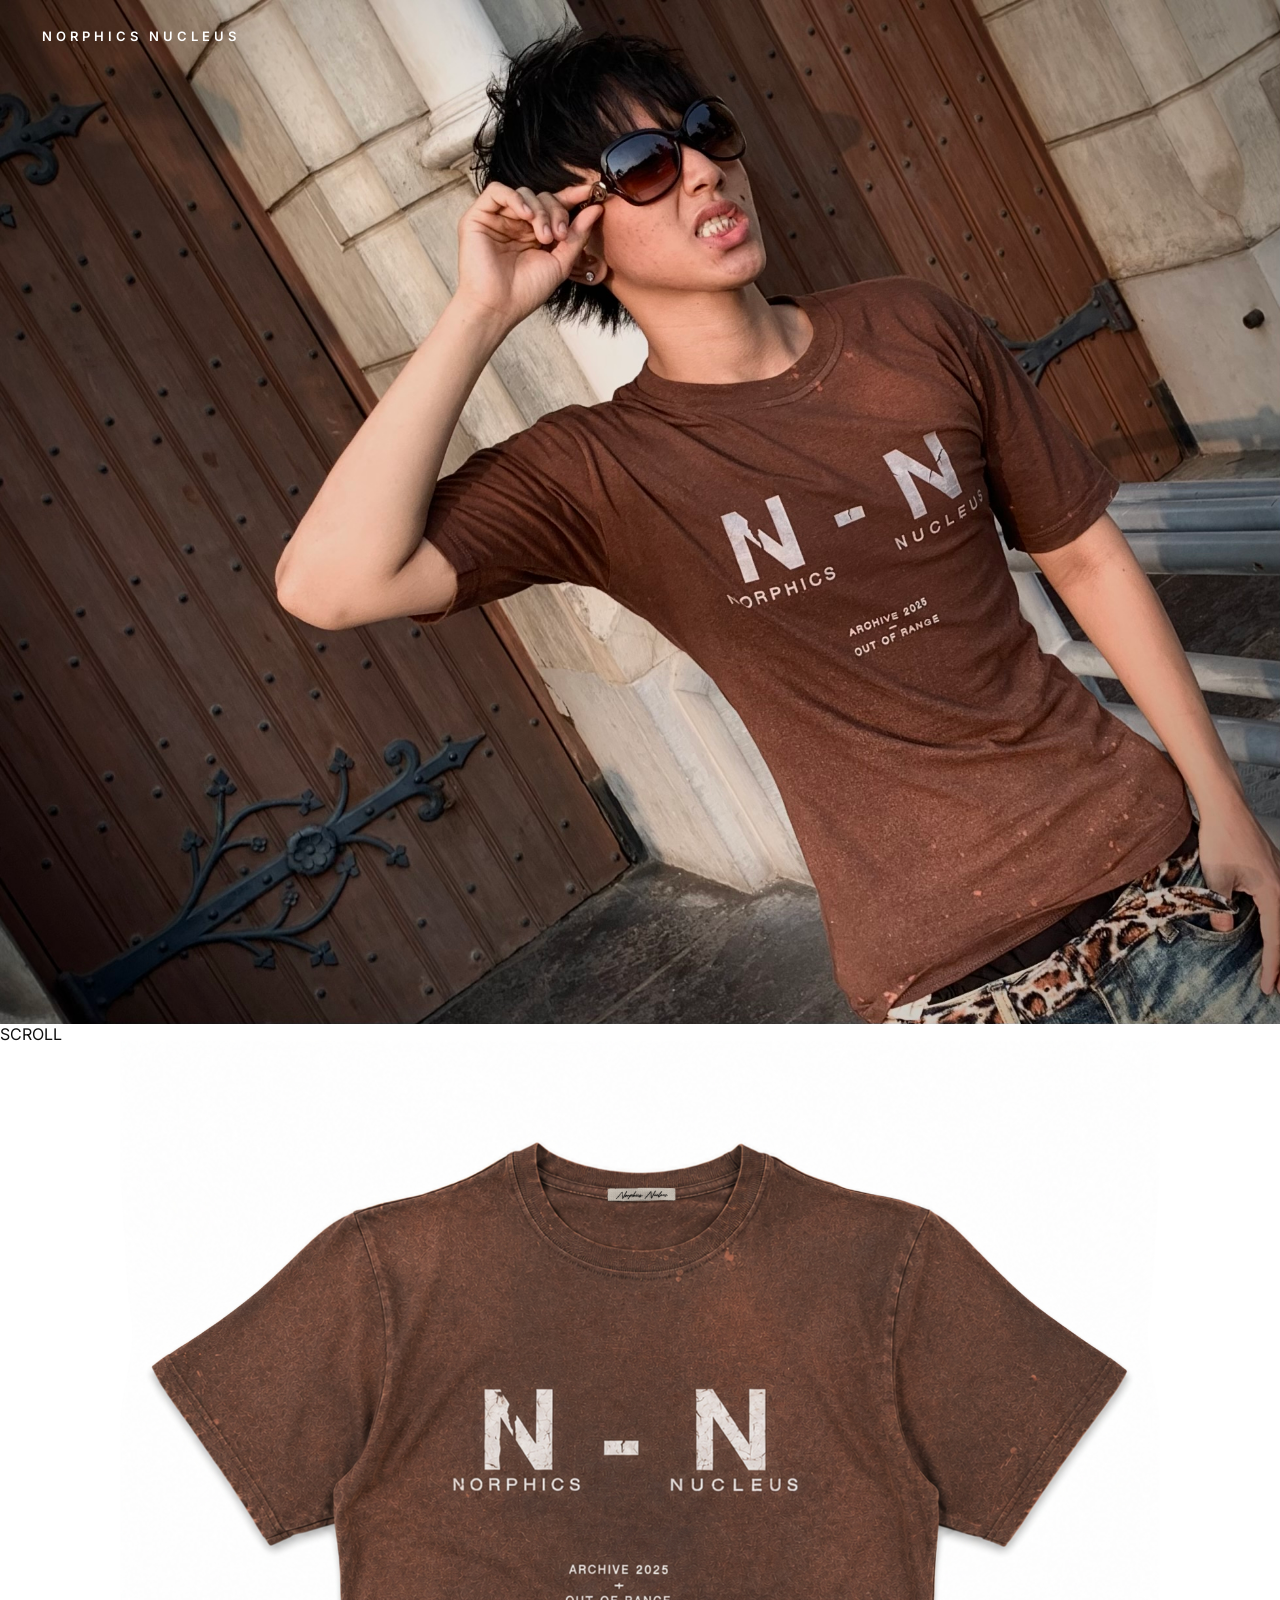
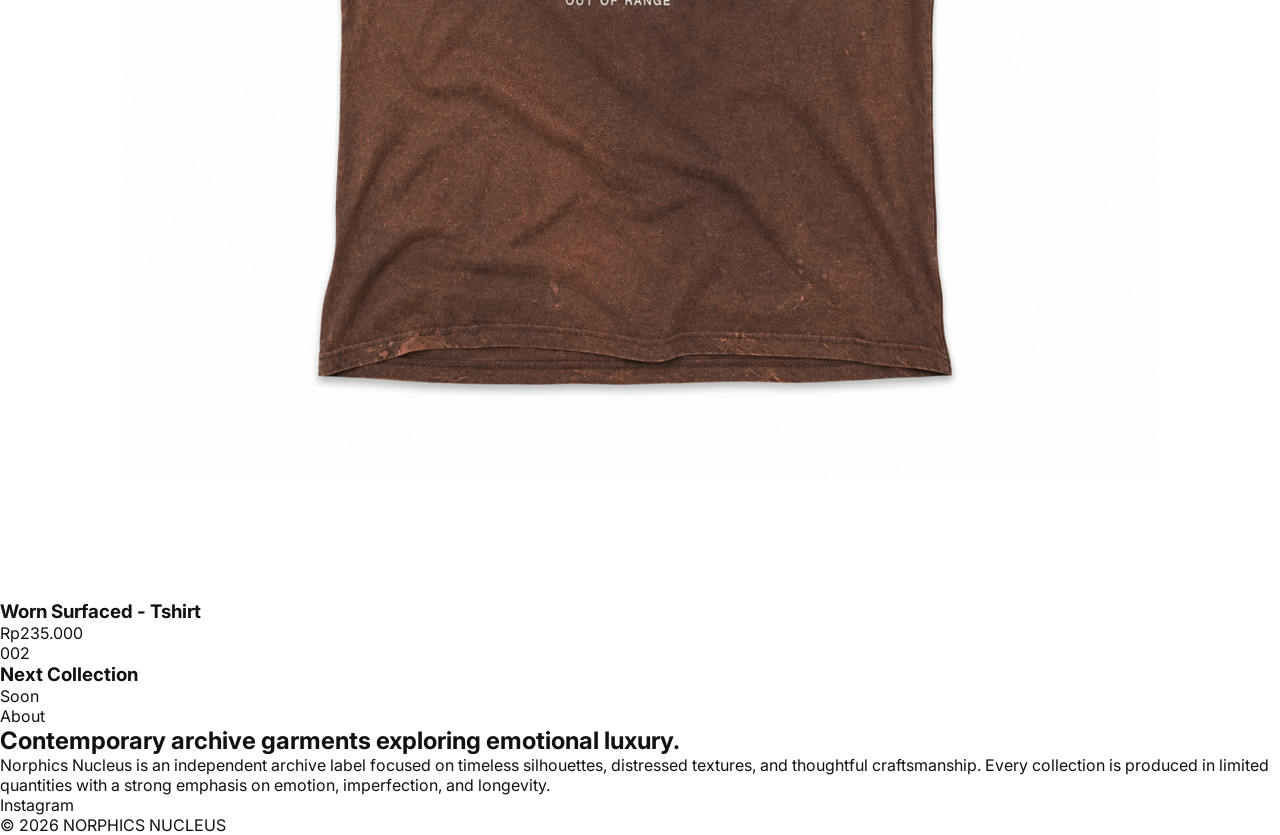
==== commit 9bc87ebe: "Add files via upload" ====
--- a/index.html
+++ b/index.html
@@ -19,76 +19,51 @@
 
 <body>
 
-<!-- LOADER -->
+<!-- ================= LOADER ================= -->
 
 <div id="loader">
 
-<h1>NORPHICS NUCLEUS</h1>
+    <h1>NORPHICS NUCLEUS</h1>
 
 </div>
 
-<!-- HEADER -->
+<!-- ================= HEADER ================= -->
 
 <header id="header">
 
-<a href="#" class="logo">
+    <a href="index.html" class="logo">
 
-NORPHICS NUCLEUS
+        NORPHICS NUCLEUS
 
-</a>
+    </a>
 
 </header>
 
-<!-- HERO -->
+<!-- ================= HERO ================= -->
 
 <section class="hero">
 
-<div class="hero-content">
+    <img src="images/hero.jpg" alt="Campaign">
 
-<p class="collection">
+    <div class="hero-overlay"></div>
 
-Collection 001
+    <div class="scroll-indicator">
 
-</p>
+        SCROLL
 
-<h1>
-
-Archive.<br>
-Luxury.<br>
-Imperfection.
-
-</h1>
-
-<p class="description">
-
-A contemporary archive label exploring
-distressed garments and emotional luxury.
-
-</p>
-
-<a href="#collection" class="scroll-btn">
-
-VIEW COLLECTION
-
-</a>
-
-</div>
-
-<div class="hero-image">
-
-<img src="images/hero.jpg" alt="Campaign">
-
-</div>
+    </div>
 
 </section>
 
-<!-- COLLECTION -->
+<!-- ================= COLLECTION ================= -->
 
-<section id="collection" class="collection-section">
+<section class="collection fade" id="collection">
 
-<div class="section-title">
+<div class="container">
 
-<h2>Collection 001</h2>
+<div class="collection-title">
+
+<p>Collection 001</p>
 
 </div>
 
@@ -100,7 +75,7 @@
 
 <div class="product-image">
 
-<img src="images/tshirt.jpg" alt="Tshirt">
+<img src="images/tshirt.jpg" alt="Worn Surfaced - Tshirt">
 
 </div>
 
@@ -108,21 +83,19 @@
 
 <h3>Worn Surfaced - Tshirt</h3>
 
-<p>Rp235.000</p>
+<span>Rp235.000</span>
 
 </div>
 
 </a>
 
-<!-- COMING SOON -->
+<!-- NEXT COLLECTION -->
 
-<div class="product-card soon">
+<div class="product-card placeholder">
 
-<div class="soon-box">
+<div class="placeholder-box">
 
 <span>002</span>
-
-<p>COMING SOON</p>
 
 </div>
 
@@ -130,7 +103,9 @@
 
 <h3>Next Collection</h3>
 
-<p>Soon</p>
+<span>Soon</span>
+
+</div>
 
 </div>
 
@@ -140,21 +115,53 @@
 
 </section>
 
-<!-- FOOTER -->
+<!-- ================= ABOUT ================= -->
 
-<footer>
+<section class="about fade">
 
-<p>
+<div class="container">
+
+<p>About</p>
+
+<h2>
+
+Contemporary archive garments exploring emotional luxury.
+
+</h2>
+
+<div class="description">
+
+Norphics Nucleus is an independent archive label focused on timeless silhouettes, distressed textures, and thoughtful craftsmanship. Every collection is produced in limited quantities with a strong emphasis on emotion, imperfection, and longevity.
+
+</div>
+
+</div>
+
+</section>
+
+<!-- ================= FOOTER ================= -->
+
+<footer class="fade">
+
+<div class="footer-content">
+
+<div class="footer-left">
+
+<a href="https://instagram.com/norphicsnucleus" target="_blank">
 
 Instagram
 
-</p>
+</a>
 
-<p>
+</div>
 
-©2026 NORPHICS NUCLEUS
+<div class="footer-right">
 
-</p>
+© 2026 NORPHICS NUCLEUS
+
+</div>
+
+</div>
 
 </footer>
 
--- a/style.css
+++ b/style.css
@@ -1,6 +1,9 @@
-/* ===================================
-   NORPHICS NUCLEUS V3
-=================================== */
+/* ==========================================
+   NORPHICS NUCLEUS V5
+   PART 1
+========================================== */
+
+/* ========= RESET ========= */
 
 *{
     margin:0;
@@ -13,404 +16,926 @@
 }
 
 body{
+
     font-family:"Inter",sans-serif;
+
     background:#ffffff;
+
     color:#111111;
+
     overflow-x:hidden;
+
     -webkit-font-smoothing:antialiased;
-}
-
-/* =========================
-   LOADER
-========================= */
+
+    text-rendering:optimizeLegibility;
+
+}
+
+img{
+
+    display:block;
+
+    width:100%;
+
+}
+
+a{
+
+    text-decoration:none;
+
+    color:inherit;
+
+}
+
+button{
+
+    font-family:inherit;
+
+}
+
+/* ========= VARIABLES ========= */
+
+:root{
+
+    --white:#ffffff;
+
+    --black:#111111;
+
+    --gray:#7c7c7c;
+
+    --line:#ebebeb;
+
+    --section:#fcfcfc;
+
+    --transition:.45s cubic-bezier(.2,.8,.2,1);
+
+}
+
+/* ========= LOADER ========= */
 
 #loader{
+
     position:fixed;
+
     inset:0;
-    background:#fff;
+
+    background:var(--white);
+
     display:flex;
+
     justify-content:center;
+
     align-items:center;
+
     z-index:9999;
-    transition:.8s ease;
+
+    transition:.8s;
+
 }
 
 #loader.hide{
+
     opacity:0;
+
     visibility:hidden;
+
 }
 
 #loader h1{
-    font-size:18px;
+
+    font-size:16px;
+
     font-weight:600;
-    letter-spacing:7px;
-}
-
-/* =========================
-   HEADER
-========================= */
+
+    letter-spacing:8px;
+
+}
+
+/* ========= HEADER ========= */
 
 header{
+
     position:fixed;
+
     top:0;
+
     left:0;
+
     width:100%;
-    padding:28px 32px;
-    z-index:100;
-    transition:.35s;
+
+    padding:28px 42px;
+
+    display:flex;
+
+    justify-content:space-between;
+
+    align-items:center;
+
+    z-index:900;
+
+    transition:var(--transition);
+
 }
 
 header.scrolled{
+
+    background:rgba(255,255,255,.96);
+
+    backdrop-filter:blur(12px);
+
+    border-bottom:1px solid var(--line);
+
+}
+
+.logo{
+
+    font-size:13px;
+
+    font-weight:600;
+
+    letter-spacing:4px;
+
+    color:white;
+
+    transition:var(--transition);
+
+}
+
+header.scrolled .logo{
+
+    color:var(--black);
+
+}
+
+/* ========= HERO ========= */
+
+.hero{
+
+    position:relative;
+
+    width:100%;
+
+    height:100vh;
+
+   /* ==========================================
+   COLLECTION
+========================================== */
+
+.collection{
+
+    background:var(--section);
+
+    padding:140px 0;
+
+}
+
+.product-grid{
+
+    display:grid;
+
+    grid-template-columns:repeat(2,1fr);
+
+    gap:48px;
+
+}
+
+/* ==========================================
+   PRODUCT CARD
+========================================== */
+
+.product-card{
+
+    display:block;
+
+    transition:var(--transition);
+
+}
+
+.product-image{
+
+    width:100%;
+
+    aspect-ratio:4/5;
+
+    background:#f4f4f4;
+
+    overflow:hidden;
+
+}
+
+.product-image img{
+
+    width:100%;
+
+    height:100%;
+
+    object-fit:cover;
+
+    transition:.7s ease;
+
+}
+
+.product-card:hover .product-image img{
+
+    transform:scale(1.04);
+
+}
+
+.product-info{
+
+    margin-top:18px;
+
+}
+
+.product-info h3{
+
+    font-size:17px;
+
+    font-weight:500;
+
+    letter-spacing:.2px;
+
+}
+
+.product-info span{
+
+    display:block;
+
+    margin-top:8px;
+
+    color:var(--gray);
+
+    font-size:14px;
+
+}
+
+/* ==========================================
+   NEXT COLLECTION
+========================================== */
+
+.placeholder{
+
+    cursor:default;
+
+}
+
+.placeholder-box{
+
+    width:100%;
+
+    aspect-ratio:4/5;
+
+    border:1px solid var(--line);
+
+    display:flex;
+
+    justify-content:center;
+
+    align-items:center;
+
+    flex-direction:column;
+
+    transition:var(--transition);
+
+}
+
+.placeholder:hover .placeholder-box{
+
     background:white;
-    box-shadow:0 5px 20px rgba(0,0,0,.05);
+
+}
+
+.placeholder-box span{
+
+    font-size:82px;
+
+    font-weight:300;
+
+    color:#d5d5d5;
+
+    letter-spacing:6px;
+
+    transition:var(--transition);
+
+}
+
+.placeholder:hover .placeholder-box span{
+
+    color:#bdbdbd;
+
+}
+
+.placeholder .product-info h3{
+
+    color:#444;
+
+}
+
+.placeholder .product-info span{
+
+    color:#888;
+
+}
+
+/* ==========================================
+   PRODUCT HOVER
+========================================== */
+
+.product-card:hover{
+
+    transform:translateY(-4px);
+
+}
+
+/* ==========================================
+   SPACE
+========================================== */
+
+.collection .container{
+
+    display:flex;
+
+    flex-direction:column;
+
+}
+
+.collection-title{
+
+    margin-bottom:60px;
+
+}
+
+.collection-title p{
+
+    font-size:12px;
+
+    text-transform:uppercase;
+
+    letter-spacing:5px;
+
+    color:#777;
+
+}
+
+/* ==========================================
+   ABOUT
+========================================== */
+
+.about{
+
+    background:#ffffff;
+
+    padding:140px 0;
+
+}
+
+.about .container{
+
+    max-width:760px;
+
+}
+
+.about p:first-child{
+
+    font-size:12px;
+
+    letter-spacing:5px;
+
+    text-transform:uppercase;
+
+    color:#777;
+
+    margin-bottom:35px;
+
+}
+
+.about h2{
+
+    font-size:42px;
+
+    font-weight:500;
+
+    line-height:1.25;
+
+    letter-spacing:-1px;
+
+    margin-bottom:30px;
+
+}
+
+.about .description{
+
+    max-width:620px;
+
+    color:#666;
+
+    font-size:16px;
+
+    line-height:2;
+
+}
+
+/* ==========================================
+   FOOTER
+========================================== */
+
+footer{
+
+    background:#ffffff;
+
+    border-top:1px solid var(--line);
+
+    padding:60px 0;
+
+}
+
+.footer-content{
+
+    width:min(1400px,92%);
+
+    margin:auto;
+
+    display:flex;
+
+    justify-content:space-between;
+
+    align-items:center;
+
+}
+
+.footer-left{
+
+    display:flex;
+
+    gap:28px;
+
+}
+
+.footer-left a{
+
+    font-size:13px;
+
+    transition:.3s;
+
+}
+
+.footer-left a:hover{
+
+    opacity:.5;
+
+}
+
+.footer-right{
+
+    font-size:12px;
+
+    color:#777;
+
+    letter-spacing:2px;
+
+}
+
+/* ==========================================
+   FADE ANIMATION
+========================================== */
+
+.fade{
+
+    opacity:0;
+
+    transform:translateY(50px);
+
+    transition:1s ease;
+
+}
+
+.fade.show{
+
+    opacity:1;
+
+    transform:translateY(0);
+
+}
+
+/* ==========================================
+   SCROLLBAR
+========================================== */
+
+::-webkit-scrollbar{
+
+    width:8px;
+
+}
+
+::-webkit-scrollbar-track{
+
+    background:#f7f7f7;
+
+}
+
+::-webkit-scrollbar-thumb{
+
+    background:#bfbfbf;
+
+}
+
+::-webkit-scrollbar-thumb:hover{
+
+    background:#999;
+
+}
+
+/* ==========================================
+   TABLET
+========================================== */
+
+@media (max-width:992px){
+
+header{
+
+padding:24px;
+
+}
+
+.collection{
+
+padding:90px 0;
+
+}
+
+.about{
+
+padding:90px 0;
+
+}
+
+.hero{
+
+height:90vh;
+
+}
+
+.about h2{
+
+font-size:34px;
+
+}
+
+.product-grid{
+
+gap:24px;
+
+}
+
+}
+
+/* ==========================================
+   MOBILE
+========================================== */
+
+@media (max-width:768px){
+
+header{
+
+padding:22px 18px;
+
 }
 
 .logo{
-    color:#111;
-    text-decoration:none;
-    font-size:15px;
-    font-weight:600;
-    letter-spacing:4px;
-}
-
-/* =========================
-   HERO
-========================= */
+
+font-size:12px;
+
+letter-spacing:3px;
+
+}
 
 .hero{
-    min-height:100vh;
-    display:grid;
-    grid-template-columns:1fr 1fr;
-    align-items:center;
-    gap:70px;
-    padding:120px 8%;
+
+height:100vh;
+
+}
+
+.scroll-indicator{
+
+bottom:28px;
+
+font-size:10px;
+
+letter-spacing:4px;
+
 }
 
 .collection{
-    color:#888;
-    font-size:14px;
-    margin-bottom:18px;
-    letter-spacing:2px;
-}
-
-.hero h1{
-    font-size:70px;
-    font-weight:600;
-    line-height:1.05;
-    letter-spacing:-2px;
-}
-
-.description{
-    margin-top:25px;
-    color:#666;
-    max-width:450px;
-    line-height:1.8;
-    font-size:15px;
-}
-
-.scroll-btn{
-    display:inline-block;
-    margin-top:45px;
-    text-decoration:none;
-    color:#111;
-    border:1px solid #111;
-    padding:14px 28px;
-    transition:.3s;
-    font-size:13px;
-    letter-spacing:2px;
-}
-
-.scroll-btn:hover{
-    background:#111;
-    color:white;
-}
-
-.hero-image{
-    width:100%;
-}
-
-.hero-image img{
-    width:100%;
-    display:block;
-}
-
-/* =========================
-   COLLECTION
-========================= */
-
-.collection-section{
-    padding:120px 8%;
-}
-
-.section-title h2{
-    font-size:34px;
-    font-weight:600;
-    margin-bottom:50px;
+
+padding:70px 0;
+
+}
+
+.collection-title{
+
+margin-bottom:36px;
+
 }
 
 .product-grid{
-    display:grid;
-    grid-template-columns:repeat(2,1fr);
-    gap:40px;
-}
-
-/* =========================
-   PRODUCT CARD
-========================= */
-
-.product-card{
-    text-decoration:none;
-    color:#111;
-    transition:.35s ease;
-}
-
-.product-image{
-    aspect-ratio:4/5;
-    background:#f6f6f6;
-    overflow:hidden;
-}
-
-.product-image img{
-    width:100%;
-    height:100%;
-    object-fit:cover;
-    transition:.6s ease;
-}
-
-.product-card:hover img{
-    transform:scale(1.04);
+
+grid-template-columns:repeat(2,1fr);
+
+gap:14px;
+
 }
 
 .product-info{
-    margin-top:18px;
+
+margin-top:12px;
+
 }
 
 .product-info h3{
-    font-size:16px;
-    font-weight:500;
-}
-
-.product-info p{
-    margin-top:8px;
-    font-size:14px;
-    color:#666;
-}
-
-/* =========================
-   COMING SOON
-========================= */
-
-.soon-box{
-
-    aspect-ratio:4/5;
-
-    border:1px solid #e8e8e8;
-
-    display:flex;
-
-    flex-direction:column;
-
-    justify-content:center;
-
-    align-items:center;
-
-    transition:.4s;
-
-}
-
-.soon-box:hover{
-
-    background:#fafafa;
-
-}
-
-.soon-box span{
-
-    font-size:70px;
-
-    font-weight:300;
-
-    color:#d0d0d0;
-
-}
-
-.soon-box p{
-
-    margin-top:10px;
-
-    font-size:12px;
-
-    letter-spacing:4px;
-
-    color:#999;
-
-}
-
-/* =========================
-   FOOTER
-========================= */
-
-footer{
-
-    padding:120px 8% 60px;
-
-    display:flex;
-
-    justify-content:space-between;
-
-    align-items:center;
-
-    border-top:1px solid #ececec;
-
-}
-
-footer p{
-
-    font-size:13px;
-
-    color:#777;
-
-}
-
-/* =========================
-   FADE ANIMATION
-========================= */
-
-.fade{
-
-    opacity:0;
-
-    transform:translateY(40px);
-
-    transition:1s;
-
-}
-
-.fade.show{
-
-    opacity:1;
-
-    transform:translateY(0);
-
-}
-
-/* =========================
-   RESPONSIVE
-========================= */
+
+font-size:14px;
+
+}
+
+.product-info span{
+
+font-size:13px;
+
+}
+
+.placeholder-box span{
+
+font-size:42px;
+
+}
+
+.about{
+
+padding:70px 0;
+
+}
+
+.about h2{
+
+font-size:28px;
+
+}
+
+.about .description{
+
+font-size:14px;
+
+line-height:1.8;
+
+}
+
+.footer-content{
+
+flex-direction:column;
+
+gap:18px;
+
+text-align:center;
+
+}
+
+.footer-left{
+
+gap:20px;
+
+}
+
+}
+
+/* ==========================================
+   SMALL MOBILE
+========================================== */
+
+@media (max-width:480px){
+
+.product-grid{
+
+gap:10px;
+
+}
+
+.product-info h3{
+
+font-size:13px;
+
+}
+
+.product-info span{
+
+font-size:12px;
+
+}
+
+.placeholder-box span{
+
+font-size:36px;
+
+}
+
+.about h2{
+
+font-size:24px;
+
+}
+
+}
+
+/* ==========================================
+PRODUCT PAGE
+========================================== */
+
+.product-page{
+
+padding:150px 0 120px;
+
+background:#fff;
+
+}
+
+.product-layout{
+
+display:grid;
+
+grid-template-columns:1.1fr .9fr;
+
+gap:70px;
+
+align-items:start;
+
+}
+
+.product-photo{
+
+background:#f6f6f6;
+
+aspect-ratio:4/5;
+
+overflow:hidden;
+
+}
+
+.product-photo img{
+
+width:100%;
+
+height:100%;
+
+object-fit:cover;
+
+}
+
+.archive{
+
+font-size:12px;
+
+letter-spacing:4px;
+
+text-transform:uppercase;
+
+color:#777;
+
+margin-bottom:18px;
+
+}
+
+.product-detail h1{
+
+font-size:42px;
+
+font-weight:500;
+
+margin-bottom:14px;
+
+}
+
+.product-detail h2{
+
+font-size:24px;
+
+font-weight:500;
+
+margin-bottom:30px;
+
+}
+
+.product-description{
+
+font-size:15px;
+
+line-height:2;
+
+color:#666;
+
+margin-bottom:40px;
+
+max-width:420px;
+
+}
+
+.size-section p{
+
+margin-bottom:16px;
+
+font-size:14px;
+
+}
+
+.sizes{
+
+display:flex;
+
+gap:12px;
+
+margin-bottom:45px;
+
+}
+
+.sizes span{
+
+width:46px;
+
+height:46px;
+
+border:1px solid #ddd;
+
+display:flex;
+
+justify-content:center;
+
+align-items:center;
+
+font-size:14px;
+
+transition:.3s;
+
+cursor:pointer;
+
+}
+
+.sizes span:hover{
+
+background:#111;
+
+color:white;
+
+border-color:#111;
+
+}
+
+.order-btn{
+
+display:inline-block;
+
+padding:16px 34px;
+
+background:#111;
+
+color:white;
+
+letter-spacing:2px;
+
+font-size:12px;
+
+margin-bottom:30px;
+
+transition:.3s;
+
+}
+
+.order-btn:hover{
+
+opacity:.85;
+
+}
+
+.back{
+
+display:block;
+
+font-size:13px;
+
+color:#666;
+
+}
 
 @media(max-width:900px){
 
-.hero{
+.product-layout{
 
 grid-template-columns:1fr;
 
-gap:60px;
-
-padding-top:120px;
-
-}
-
-.hero h1{
-
-font-size:46px;
-
-}
-
-.collection-section{
-
-padding:80px 24px;
-
-}
-
-.product-grid{
-
-grid-template-columns:repeat(2,1fr);
-
-gap:18px;
-
-}
-
-header{
-
-padding:22px 20px;
-
-}
-
-.logo{
-
-font-size:13px;
-
-letter-spacing:3px;
-
-}
-
-.section-title h2{
-
-font-size:26px;
-
-}
-
-footer{
-
-flex-direction:column;
-
-gap:14px;
-
-text-align:center;
-
-}
-
-}
-
-@media(max-width:600px){
-
-.hero{
-
-padding:110px 20px 80px;
-
-}
-
-.hero h1{
-
-font-size:38px;
-
-}
-
-.description{
-
-font-size:14px;
-
-}
-
-.scroll-btn{
-
-width:100%;
-
-text-align:center;
-
-}
-
-.product-grid{
-
-gap:14px;
-
-}
-
-.product-info h3{
-
-font-size:14px;
-
-}
-
-.product-info p{
-
-font-size:13px;
-
-}
-
-.soon-box span{
-
-font-size:42px;
+gap:40px;
+
+}
+
+.product-detail h1{
+
+font-size:32px;
 
 }
 
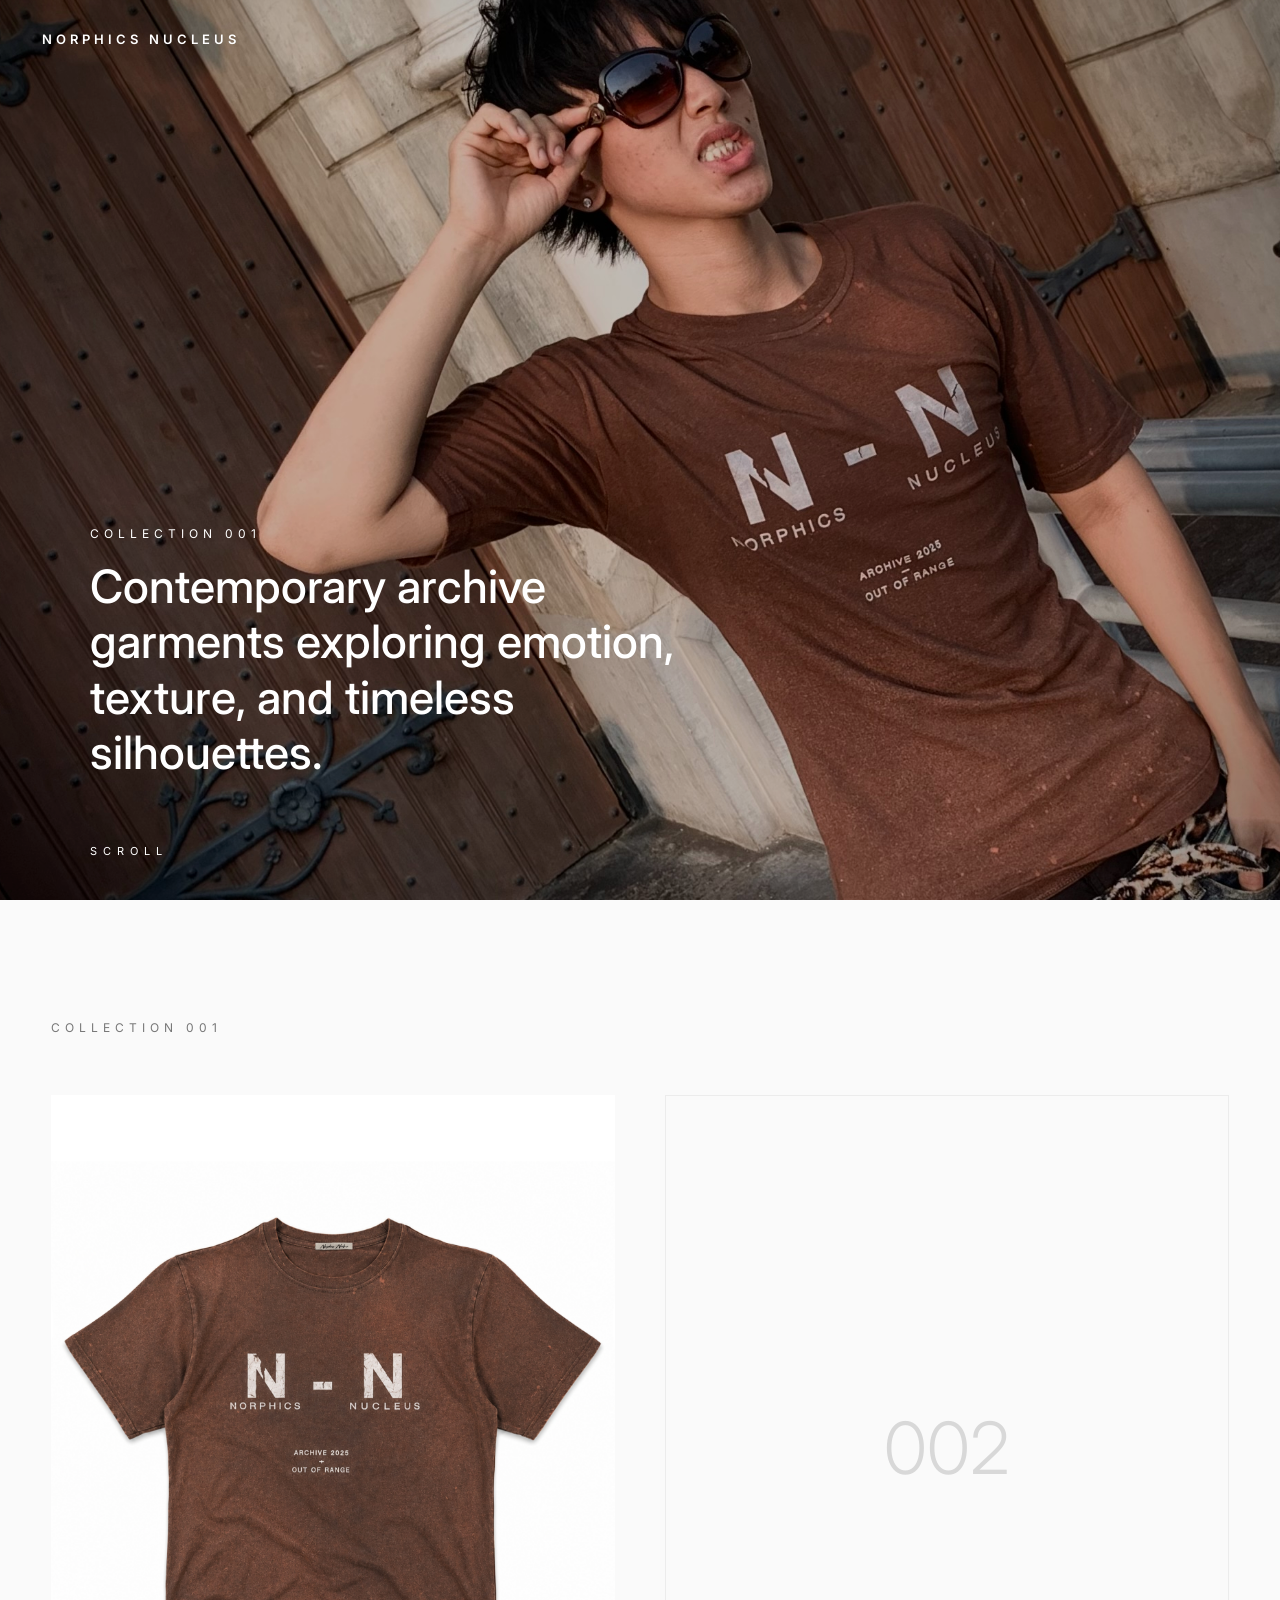
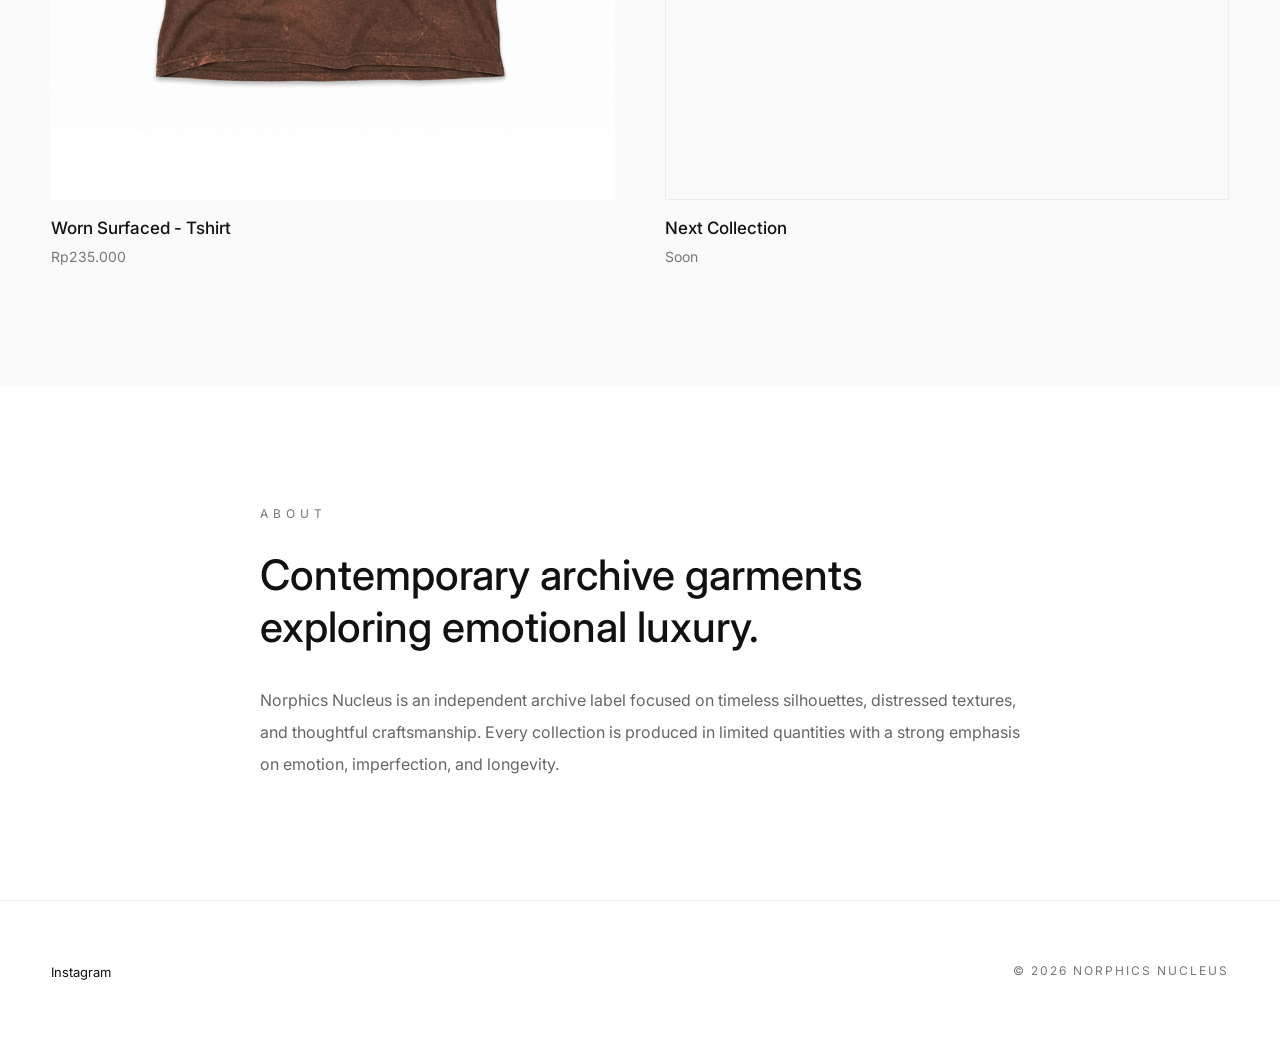
==== commit 2d36c76e: "Add files via upload" ====
--- a/index.html
+++ b/index.html
@@ -1,172 +1,140 @@
 <!DOCTYPE html>
 <html lang="en">
+<head>
+    <meta charset="UTF-8">
+    <meta name="viewport" content="width=device-width, initial-scale=1.0">
 
-<head>
+    <title>NORPHICS NUCLEUS</title>
 
-<meta charset="UTF-8">
-<meta name="viewport" content="width=device-width, initial-scale=1.0">
+    <link rel="preconnect" href="https://fonts.googleapis.com">
+    <link rel="preconnect" href="https://fonts.gstatic.com" crossorigin>
 
-<title>NORPHICS NUCLEUS</title>
+    <link href="https://fonts.googleapis.com/css2?family=Inter:wght@300;400;500;600;700&display=swap" rel="stylesheet">
 
-<link rel="preconnect" href="https://fonts.googleapis.com">
-<link rel="preconnect" href="https://fonts.gstatic.com" crossorigin>
-
-<link href="https://fonts.googleapis.com/css2?family=Inter:wght@300;400;500;600;700&display=swap" rel="stylesheet">
-
-<link rel="stylesheet" href="style.css">
-
+    <link rel="stylesheet" href="style.css">
 </head>
-
 <body>
 
-<!-- ================= LOADER ================= -->
-
-<div id="loader">
-
-    <h1>NORPHICS NUCLEUS</h1>
-
-</div>
-
-<!-- ================= HEADER ================= -->
-
-<header id="header">
-
-    <a href="index.html" class="logo">
-
-        NORPHICS NUCLEUS
-
-    </a>
-
-</header>
-
-<!-- ================= HERO ================= -->
-
-<section class="hero">
-
-    <img src="images/hero.jpg" alt="Campaign">
-
-    <div class="hero-overlay"></div>
-
-    <div class="scroll-indicator">
-
-        SCROLL
-
+    <!-- LOADER -->
+    <div id="loader">
+        <h1>NORPHICS NUCLEUS</h1>
     </div>
 
-</section>
+    <!-- HEADER -->
+    <header id="header">
+        <a href="index.html" class="logo">
+            NORPHICS NUCLEUS
+        </a>
+    </header>
 
-<!-- ================= COLLECTION ================= -->
+    <!-- HERO -->
+    <section class="hero">
 
-<section class="collection fade" id="collection">
+        <img src="images/hero.jpg" alt="Campaign">
 
-<div class="container">
+        <div class="hero-overlay"></div>
 
-<div class="collection-title">
+        <div class="hero-content">
+            <p>Collection 001</p>
 
-<p>Collection 001</p>
+            <h1>
+                Contemporary archive garments exploring emotion,
+                texture, and timeless silhouettes.
+            </h1>
+        </div>
 
-</div>
+        <div class="scroll-indicator">
+            SCROLL
+        </div>
 
-<div class="product-grid">
+    </section>
 
-<!-- PRODUCT -->
+    <!-- COLLECTION -->
+    <section class="collection fade">
 
-<a href="product.html" class="product-card">
+        <div class="container">
 
-<div class="product-image">
+            <div class="collection-title">
+                <p>Collection 001</p>
+            </div>
 
-<img src="images/tshirt.jpg" alt="Worn Surfaced - Tshirt">
+            <div class="product-grid">
 
-</div>
+                <!-- PRODUCT -->
+                <a href="product.html" class="product-card">
 
-<div class="product-info">
+                    <div class="product-image">
+                        <img src="images/tshirt.jpg" alt="Worn Surfaced Tshirt">
+                    </div>
 
-<h3>Worn Surfaced - Tshirt</h3>
+                    <div class="product-info">
+                        <h3>Worn Surfaced - Tshirt</h3>
+                        <span>Rp235.000</span>
+                    </div>
 
-<span>Rp235.000</span>
+                </a>
 
-</div>
+                <!-- NEXT COLLECTION -->
+                <div class="product-card placeholder">
 
-</a>
+                    <div class="placeholder-box">
+                        <span>002</span>
+                    </div>
 
-<!-- NEXT COLLECTION -->
+                    <div class="product-info">
+                        <h3>Next Collection</h3>
+                        <span>Soon</span>
+                    </div>
 
-<div class="product-card placeholder">
+                </div>
 
-<div class="placeholder-box">
+            </div>
 
-<span>002</span>
+        </div>
 
-</div>
+    </section>
 
-<div class="product-info">
+    <!-- ABOUT -->
+    <section class="about fade">
 
-<h3>Next Collection</h3>
+        <div class="container">
 
-<span>Soon</span>
+            <p>About</p>
 
-</div>
+            <h2>
+                Contemporary archive garments exploring emotional luxury.
+            </h2>
 
-</div>
+            <div class="description">
+                Norphics Nucleus is an independent archive label focused on timeless silhouettes, distressed textures, and thoughtful craftsmanship.
 
-</div>
+                Every collection is produced in limited quantities with a strong emphasis on emotion, imperfection, and longevity.
+            </div>
 
-</div>
+        </div>
 
-</section>
+    </section>
 
-<!-- ================= ABOUT ================= -->
+    <!-- FOOTER -->
+    <footer class="fade">
 
-<section class="about fade">
+        <div class="footer-content">
 
-<div class="container">
+            <div class="footer-left">
+                <a href="https://instagram.com/norphicsnucleus" target="_blank">
+                    Instagram
+                </a>
+            </div>
 
-<p>About</p>
+            <div class="footer-right">
+                © 2026 NORPHICS NUCLEUS
+            </div>
 
-<h2>
+        </div>
 
-Contemporary archive garments exploring emotional luxury.
+    </footer>
 
-</h2>
-
-<div class="description">
-
-Norphics Nucleus is an independent archive label focused on timeless silhouettes, distressed textures, and thoughtful craftsmanship. Every collection is produced in limited quantities with a strong emphasis on emotion, imperfection, and longevity.
-
-</div>
-
-</div>
-
-</section>
-
-<!-- ================= FOOTER ================= -->
-
-<footer class="fade">
-
-<div class="footer-content">
-
-<div class="footer-left">
-
-<a href="https://instagram.com/norphicsnucleus" target="_blank">
-
-Instagram
-
-</a>
-
-</div>
-
-<div class="footer-right">
-
-© 2026 NORPHICS NUCLEUS
-
-</div>
-
-</div>
-
-</footer>
-
-<script src="script.js"></script>
+    <script src="script.js"></script>
 
 </body>
-
 </html>
--- a/style.css
+++ b/style.css
@@ -1,9 +1,6 @@
 /* ==========================================
-   NORPHICS NUCLEUS V5
-   PART 1
-========================================== */
-
-/* ========= RESET ========= */
+   NORPHICS NUCLEUS V6
+========================================== */
 
 *{
     margin:0;
@@ -11,932 +8,668 @@
     box-sizing:border-box;
 }
 
+:root{
+    --white:#fff;
+    --black:#111;
+    --gray:#777;
+    --line:#ececec;
+    --section:#fafafa;
+    --transition:.45s cubic-bezier(.22,.61,.36,1);
+}
+
 html{
     scroll-behavior:smooth;
 }
 
 body{
-
     font-family:"Inter",sans-serif;
-
-    background:#ffffff;
-
-    color:#111111;
-
+    background:#fff;
+    color:#111;
     overflow-x:hidden;
-
     -webkit-font-smoothing:antialiased;
-
-    text-rendering:optimizeLegibility;
-
 }
 
 img{
-
+    width:100%;
     display:block;
-
+}
+
+a{
+    text-decoration:none;
+    color:inherit;
+}
+
+.container{
+    width:min(1400px,92%);
+    margin:auto;
+}
+
+/* LOADER */
+
+#loader{
+    position:fixed;
+    inset:0;
+    background:#fff;
+    display:flex;
+    justify-content:center;
+    align-items:center;
+    z-index:9999;
+    transition:.8s;
+}
+
+#loader.hide{
+    opacity:0;
+    visibility:hidden;
+}
+
+#loader h1{
+    font-size:14px;
+    letter-spacing:8px;
+    font-weight:600;
+}
+
+/* HEADER */
+
+header{
+    position:fixed;
+    top:0;
+    left:0;
     width:100%;
-
-}
-
-a{
-
-    text-decoration:none;
-
-    color:inherit;
-
-}
-
-button{
-
-    font-family:inherit;
-
-}
-
-/* ========= VARIABLES ========= */
-
-:root{
-
-    --white:#ffffff;
-
-    --black:#111111;
-
-    --gray:#7c7c7c;
-
-    --line:#ebebeb;
-
-    --section:#fcfcfc;
-
-    --transition:.45s cubic-bezier(.2,.8,.2,1);
-
-}
-
-/* ========= LOADER ========= */
-
-#loader{
-
-    position:fixed;
-
+    padding:28px 42px;
+    z-index:999;
+    transition:.4s;
+}
+
+header.scrolled{
+    background:rgba(255,255,255,.92);
+    backdrop-filter:blur(12px);
+    border-bottom:1px solid var(--line);
+}
+
+.logo{
+    color:#fff;
+    font-size:13px;
+    letter-spacing:4px;
+    font-weight:600;
+}
+
+header.scrolled .logo{
+    color:#111;
+}
+
+/* HERO */
+
+.hero{
+    position:relative;
+    height:100vh;
+    overflow:hidden;
+}
+
+.hero img{
+    width:100%;
+    height:100%;
+    object-fit:cover;
+}
+
+.hero-overlay{
+    position:absolute;
     inset:0;
-
-    background:var(--white);
-
+    background:rgba(0,0,0,.18);
+}
+
+.hero-content{
+    position:absolute;
+    left:7%;
+    bottom:120px;
+    color:white;
+    max-width:650px;
+}
+
+.hero-content p{
+    font-size:12px;
+    letter-spacing:5px;
+    text-transform:uppercase;
+    margin-bottom:18px;
+}
+
+.hero-content h1{
+    font-size:46px;
+    font-weight:500;
+    line-height:1.2;
+}
+
+.scroll-indicator{
+    position:absolute;
+    left:7%;
+    bottom:42px;
+    color:white;
+    font-size:11px;
+    letter-spacing:6px;
+}
+
+/* ==========================================
+   COLLECTION
+========================================== */
+
+.collection{
+    background:var(--section);
+    padding:120px 0;
+}
+
+.collection-title{
+    margin-bottom:60px;
+}
+
+.collection-title p{
+    font-size:12px;
+    letter-spacing:5px;
+    text-transform:uppercase;
+    color:var(--gray);
+}
+
+.product-grid{
+    display:grid;
+    grid-template-columns:repeat(2,1fr);
+    gap:50px;
+}
+
+.product-card{
+    display:block;
+    transition:var(--transition);
+}
+
+.product-card:hover{
+    transform:translateY(-6px);
+}
+
+.product-image{
+    aspect-ratio:4/5;
+    overflow:hidden;
+    background:#f4f4f4;
+}
+
+.product-image img{
+    width:100%;
+    height:100%;
+    object-fit:cover;
+    transition:transform .8s ease;
+}
+
+.product-card:hover .product-image img{
+    transform:scale(1.05);
+}
+
+.product-info{
+    margin-top:18px;
+}
+
+.product-info h3{
+    font-size:17px;
+    font-weight:500;
+    margin-bottom:8px;
+}
+
+.product-info span{
+    font-size:14px;
+    color:var(--gray);
+}
+
+/* NEXT COLLECTION */
+
+.placeholder{
+    cursor:default;
+}
+
+.placeholder-box{
+    aspect-ratio:4/5;
+    border:1px solid var(--line);
     display:flex;
-
+    align-items:center;
     justify-content:center;
-
+    transition:.4s;
+}
+
+.placeholder-box span{
+    font-size:72px;
+    color:#d8d8d8;
+    font-weight:300;
+}
+
+.placeholder:hover .placeholder-box{
+    background:white;
+}
+
+/* ==========================================
+   ABOUT
+========================================== */
+
+.about{
+    padding:120px 0;
+    background:white;
+}
+
+.about .container{
+    max-width:760px;
+}
+
+.about p{
+    font-size:12px;
+    letter-spacing:5px;
+    text-transform:uppercase;
+    color:var(--gray);
+    margin-bottom:28px;
+}
+
+.about h2{
+    font-size:42px;
+    font-weight:500;
+    line-height:1.25;
+    margin-bottom:30px;
+}
+
+.description{
+    font-size:16px;
+    line-height:2;
+    color:#666;
+}
+
+/* ==========================================
+   FOOTER
+========================================== */
+
+footer{
+    border-top:1px solid var(--line);
+    padding:60px 0;
+    background:white;
+}
+
+.footer-content{
+    width:min(1400px,92%);
+    margin:auto;
+    display:flex;
+    justify-content:space-between;
     align-items:center;
-
-    z-index:9999;
-
+}
+
+.footer-left a{
+    font-size:13px;
+    transition:.3s;
+}
+
+.footer-left a:hover{
+    opacity:.5;
+}
+
+.footer-right{
+    font-size:12px;
+    color:#777;
+    letter-spacing:2px;
+}
+
+/* ==========================================
+   FADE ANIMATION
+========================================== */
+
+.fade{
+    opacity:0;
+    transform:translateY(40px);
+    transition:1s ease;
+}
+
+.fade.show{
+    opacity:1;
+    transform:translateY(0);
+}
+
+/* ==========================================
+   SCROLLBAR
+========================================== */
+
+::-webkit-scrollbar{
+    width:8px;
+}
+
+::-webkit-scrollbar-track{
+    background:#f5f5f5;
+}
+
+::-webkit-scrollbar-thumb{
+    background:#bdbdbd;
+}
+
+::-webkit-scrollbar-thumb:hover{
+    background:#8d8d8d;
+}
+
+/* ==========================================
+   TABLET
+========================================== */
+
+@media (max-width:992px){
+
+header{
+    padding:24px;
+}
+
+.hero{
+    height:90vh;
+}
+
+.hero-content{
+    left:6%;
+    bottom:90px;
+    max-width:560px;
+}
+
+.hero-content h1{
+    font-size:38px;
+}
+
+.collection{
+    padding:90px 0;
+}
+
+.about{
+    padding:90px 0;
+}
+
+.about h2{
+    font-size:34px;
+}
+
+.product-grid{
+    gap:28px;
+}
+
+}
+
+/* ==========================================
+   MOBILE
+========================================== */
+
+@media (max-width:768px){
+
+header{
+    padding:20px 18px;
+}
+
+.logo{
+    font-size:12px;
+    letter-spacing:3px;
+}
+
+.hero{
+    height:100vh;
+}
+
+.hero-content{
+    left:20px;
+    right:20px;
+    bottom:95px;
+    max-width:none;
+}
+
+.hero-content p{
+    font-size:11px;
+    letter-spacing:4px;
+}
+
+.hero-content h1{
+    font-size:30px;
+    line-height:1.25;
+}
+
+.scroll-indicator{
+    left:20px;
+    bottom:30px;
+    font-size:10px;
+    letter-spacing:4px;
+}
+
+.collection{
+    padding:70px 0;
+}
+
+.collection-title{
+    margin-bottom:36px;
+}
+
+.product-grid{
+    grid-template-columns:repeat(2,1fr);
+    gap:14px;
+}
+
+.product-info{
+    margin-top:12px;
+}
+
+.product-info h3{
+    font-size:14px;
+    line-height:1.4;
+}
+
+.product-info span{
+    font-size:13px;
+}
+
+.placeholder-box span{
+    font-size:42px;
+}
+
+.about{
+    padding:70px 0;
+}
+
+.about h2{
+    font-size:27px;
+}
+
+.description{
+    font-size:14px;
+    line-height:1.8;
+}
+
+.footer-content{
+    flex-direction:column;
+    gap:18px;
+    text-align:center;
+}
+
+}
+
+/* ==========================================
+   SMALL MOBILE
+========================================== */
+
+@media (max-width:480px){
+
+.hero-content h1{
+    font-size:26px;
+}
+
+.product-grid{
+    gap:10px;
+}
+
+.product-info h3{
+    font-size:13px;
+}
+
+.product-info span{
+    font-size:12px;
+}
+
+.placeholder-box span{
+    font-size:34px;
+}
+
+.about h2{
+    font-size:23px;
+}
+
+}
+
+/* ==========================================
+   PRODUCT PAGE
+========================================== */
+
+.product-page{
+    padding:140px 0 100px;
+    background:#fff;
+}
+
+.product-layout{
+    width:min(1400px,92%);
+    margin:auto;
+    display:grid;
+    grid-template-columns:1.1fr .9fr;
+    gap:70px;
+    align-items:start;
+}
+
+.product-photo{
+    background:#f5f5f5;
+    overflow:hidden;
+    aspect-ratio:4/5;
+}
+
+.product-photo img{
+    width:100%;
+    height:100%;
+    object-fit:cover;
     transition:.8s;
-
-}
-
-#loader.hide{
-
-    opacity:0;
-
-    visibility:hidden;
-
-}
-
-#loader h1{
-
-    font-size:16px;
-
-    font-weight:600;
-
-    letter-spacing:8px;
-
-}
-
-/* ========= HEADER ========= */
-
-header{
-
-    position:fixed;
-
-    top:0;
-
-    left:0;
-
+}
+
+.product-photo:hover img{
+    transform:scale(1.03);
+}
+
+.archive{
+    font-size:12px;
+    letter-spacing:4px;
+    text-transform:uppercase;
+    color:#777;
+    margin-bottom:18px;
+}
+
+.product-detail h1{
+    font-size:44px;
+    font-weight:500;
+    line-height:1.15;
+    margin-bottom:12px;
+}
+
+.product-price{
+    font-size:24px;
+    margin-bottom:30px;
+}
+
+.product-description{
+    color:#666;
+    line-height:2;
+    font-size:15px;
+    max-width:460px;
+    margin-bottom:45px;
+}
+
+.size-title{
+    font-size:13px;
+    letter-spacing:2px;
+    margin-bottom:18px;
+}
+
+.sizes{
+    display:flex;
+    gap:12px;
+    margin-bottom:40px;
+}
+
+.sizes span{
+    width:48px;
+    height:48px;
+    border:1px solid #ddd;
+    display:flex;
+    justify-content:center;
+    align-items:center;
+    cursor:pointer;
+    transition:.3s;
+    font-size:14px;
+}
+
+.sizes span:hover{
+    background:#111;
+    color:#fff;
+    border-color:#111;
+}
+
+.order-btn{
+    display:inline-block;
+    padding:16px 34px;
+    background:#111;
+    color:#fff;
+    letter-spacing:2px;
+    font-size:12px;
+    transition:.3s;
+    margin-bottom:28px;
+}
+
+.order-btn:hover{
+    opacity:.85;
+}
+
+.back-link{
+    display:block;
+    color:#777;
+    font-size:13px;
+}
+
+.back-link:hover{
+    color:#111;
+}
+
+/* ==========================================
+   PRODUCT MOBILE
+========================================== */
+
+@media (max-width:900px){
+
+.product-layout{
+    grid-template-columns:1fr;
+    gap:40px;
+}
+
+.product-detail h1{
+    font-size:34px;
+}
+
+.product-price{
+    font-size:22px;
+}
+
+}
+
+@media (max-width:768px){
+
+.product-page{
+    padding:110px 0 70px;
+}
+
+.product-detail h1{
+    font-size:30px;
+}
+
+.product-description{
+    font-size:14px;
+}
+
+.sizes span{
+    width:44px;
+    height:44px;
+}
+
+.order-btn{
     width:100%;
-
-    padding:28px 42px;
-
-    display:flex;
-
-    justify-content:space-between;
-
-    align-items:center;
-
-    z-index:900;
-
-    transition:var(--transition);
-
-}
-
-header.scrolled{
-
-    background:rgba(255,255,255,.96);
-
-    backdrop-filter:blur(12px);
-
-    border-bottom:1px solid var(--line);
-
-}
-
-.logo{
-
-    font-size:13px;
-
-    font-weight:600;
-
-    letter-spacing:4px;
-
-    color:white;
-
-    transition:var(--transition);
-
-}
-
-header.scrolled .logo{
-
-    color:var(--black);
-
-}
-
-/* ========= HERO ========= */
-
-.hero{
-
-    position:relative;
-
-    width:100%;
-
-    height:100vh;
-
-   /* ==========================================
-   COLLECTION
-========================================== */
-
-.collection{
-
-    background:var(--section);
-
-    padding:140px 0;
-
-}
-
-.product-grid{
-
-    display:grid;
-
-    grid-template-columns:repeat(2,1fr);
-
-    gap:48px;
-
-}
-
-/* ==========================================
-   PRODUCT CARD
-========================================== */
-
-.product-card{
-
-    display:block;
-
-    transition:var(--transition);
-
-}
-
-.product-image{
-
-    width:100%;
-
-    aspect-ratio:4/5;
-
-    background:#f4f4f4;
-
-    overflow:hidden;
-
-}
-
-.product-image img{
-
-    width:100%;
-
-    height:100%;
-
-    object-fit:cover;
-
-    transition:.7s ease;
-
-}
-
-.product-card:hover .product-image img{
-
-    transform:scale(1.04);
-
-}
-
-.product-info{
-
-    margin-top:18px;
-
-}
-
-.product-info h3{
-
-    font-size:17px;
-
-    font-weight:500;
-
-    letter-spacing:.2px;
-
-}
-
-.product-info span{
-
-    display:block;
-
-    margin-top:8px;
-
-    color:var(--gray);
-
-    font-size:14px;
-
-}
-
-/* ==========================================
-   NEXT COLLECTION
-========================================== */
-
-.placeholder{
-
-    cursor:default;
-
-}
-
-.placeholder-box{
-
-    width:100%;
-
-    aspect-ratio:4/5;
-
-    border:1px solid var(--line);
-
-    display:flex;
-
-    justify-content:center;
-
-    align-items:center;
-
-    flex-direction:column;
-
-    transition:var(--transition);
-
-}
-
-.placeholder:hover .placeholder-box{
-
-    background:white;
-
-}
-
-.placeholder-box span{
-
-    font-size:82px;
-
-    font-weight:300;
-
-    color:#d5d5d5;
-
-    letter-spacing:6px;
-
-    transition:var(--transition);
-
-}
-
-.placeholder:hover .placeholder-box span{
-
-    color:#bdbdbd;
-
-}
-
-.placeholder .product-info h3{
-
-    color:#444;
-
-}
-
-.placeholder .product-info span{
-
-    color:#888;
-
-}
-
-/* ==========================================
-   PRODUCT HOVER
-========================================== */
-
-.product-card:hover{
-
-    transform:translateY(-4px);
-
-}
-
-/* ==========================================
-   SPACE
-========================================== */
-
-.collection .container{
-
-    display:flex;
-
-    flex-direction:column;
-
-}
-
-.collection-title{
-
-    margin-bottom:60px;
-
-}
-
-.collection-title p{
-
-    font-size:12px;
-
-    text-transform:uppercase;
-
-    letter-spacing:5px;
-
-    color:#777;
-
-}
-
-/* ==========================================
-   ABOUT
-========================================== */
-
-.about{
-
-    background:#ffffff;
-
-    padding:140px 0;
-
-}
-
-.about .container{
-
-    max-width:760px;
-
-}
-
-.about p:first-child{
-
-    font-size:12px;
-
-    letter-spacing:5px;
-
-    text-transform:uppercase;
-
-    color:#777;
-
-    margin-bottom:35px;
-
-}
-
-.about h2{
-
-    font-size:42px;
-
-    font-weight:500;
-
-    line-height:1.25;
-
-    letter-spacing:-1px;
-
-    margin-bottom:30px;
-
-}
-
-.about .description{
-
-    max-width:620px;
-
-    color:#666;
-
-    font-size:16px;
-
-    line-height:2;
-
-}
-
-/* ==========================================
-   FOOTER
-========================================== */
-
-footer{
-
-    background:#ffffff;
-
-    border-top:1px solid var(--line);
-
-    padding:60px 0;
-
-}
-
-.footer-content{
-
-    width:min(1400px,92%);
-
-    margin:auto;
-
-    display:flex;
-
-    justify-content:space-between;
-
-    align-items:center;
-
-}
-
-.footer-left{
-
-    display:flex;
-
-    gap:28px;
-
-}
-
-.footer-left a{
-
-    font-size:13px;
-
-    transition:.3s;
-
-}
-
-.footer-left a:hover{
-
-    opacity:.5;
-
-}
-
-.footer-right{
-
-    font-size:12px;
-
-    color:#777;
-
-    letter-spacing:2px;
-
-}
-
-/* ==========================================
-   FADE ANIMATION
-========================================== */
-
-.fade{
-
-    opacity:0;
-
-    transform:translateY(50px);
-
-    transition:1s ease;
-
-}
-
-.fade.show{
-
-    opacity:1;
-
-    transform:translateY(0);
-
-}
-
-/* ==========================================
-   SCROLLBAR
-========================================== */
-
-::-webkit-scrollbar{
-
-    width:8px;
-
-}
-
-::-webkit-scrollbar-track{
-
-    background:#f7f7f7;
-
-}
-
-::-webkit-scrollbar-thumb{
-
-    background:#bfbfbf;
-
-}
-
-::-webkit-scrollbar-thumb:hover{
-
-    background:#999;
-
-}
-
-/* ==========================================
-   TABLET
-========================================== */
-
-@media (max-width:992px){
-
-header{
-
-padding:24px;
-
-}
-
-.collection{
-
-padding:90px 0;
-
-}
-
-.about{
-
-padding:90px 0;
-
-}
-
-.hero{
-
-height:90vh;
-
-}
-
-.about h2{
-
-font-size:34px;
-
-}
-
-.product-grid{
-
-gap:24px;
-
-}
-
-}
-
-/* ==========================================
-   MOBILE
-========================================== */
-
-@media (max-width:768px){
-
-header{
-
-padding:22px 18px;
-
-}
-
-.logo{
-
-font-size:12px;
-
-letter-spacing:3px;
-
-}
-
-.hero{
-
-height:100vh;
-
-}
-
-.scroll-indicator{
-
-bottom:28px;
-
-font-size:10px;
-
-letter-spacing:4px;
-
-}
-
-.collection{
-
-padding:70px 0;
-
-}
-
-.collection-title{
-
-margin-bottom:36px;
-
-}
-
-.product-grid{
-
-grid-template-columns:repeat(2,1fr);
-
-gap:14px;
-
-}
-
-.product-info{
-
-margin-top:12px;
-
-}
-
-.product-info h3{
-
-font-size:14px;
-
-}
-
-.product-info span{
-
-font-size:13px;
-
-}
-
-.placeholder-box span{
-
-font-size:42px;
-
-}
-
-.about{
-
-padding:70px 0;
-
-}
-
-.about h2{
-
-font-size:28px;
-
-}
-
-.about .description{
-
-font-size:14px;
-
-line-height:1.8;
-
-}
-
-.footer-content{
-
-flex-direction:column;
-
-gap:18px;
-
-text-align:center;
-
-}
-
-.footer-left{
-
-gap:20px;
-
-}
-
-}
-
-/* ==========================================
-   SMALL MOBILE
-========================================== */
-
-@media (max-width:480px){
-
-.product-grid{
-
-gap:10px;
-
-}
-
-.product-info h3{
-
-font-size:13px;
-
-}
-
-.product-info span{
-
-font-size:12px;
-
-}
-
-.placeholder-box span{
-
-font-size:36px;
-
-}
-
-.about h2{
-
-font-size:24px;
-
-}
-
-}
-
-/* ==========================================
-PRODUCT PAGE
-========================================== */
-
-.product-page{
-
-padding:150px 0 120px;
-
-background:#fff;
-
-}
-
-.product-layout{
-
-display:grid;
-
-grid-template-columns:1.1fr .9fr;
-
-gap:70px;
-
-align-items:start;
-
-}
-
-.product-photo{
-
-background:#f6f6f6;
-
-aspect-ratio:4/5;
-
-overflow:hidden;
-
-}
-
-.product-photo img{
-
-width:100%;
-
-height:100%;
-
-object-fit:cover;
-
-}
-
-.archive{
-
-font-size:12px;
-
-letter-spacing:4px;
-
-text-transform:uppercase;
-
-color:#777;
-
-margin-bottom:18px;
-
-}
-
-.product-detail h1{
-
-font-size:42px;
-
-font-weight:500;
-
-margin-bottom:14px;
-
-}
-
-.product-detail h2{
-
-font-size:24px;
-
-font-weight:500;
-
-margin-bottom:30px;
-
-}
-
-.product-description{
-
-font-size:15px;
-
-line-height:2;
-
-color:#666;
-
-margin-bottom:40px;
-
-max-width:420px;
-
-}
-
-.size-section p{
-
-margin-bottom:16px;
-
-font-size:14px;
-
-}
-
-.sizes{
-
-display:flex;
-
-gap:12px;
-
-margin-bottom:45px;
-
-}
-
-.sizes span{
-
-width:46px;
-
-height:46px;
-
-border:1px solid #ddd;
-
-display:flex;
-
-justify-content:center;
-
-align-items:center;
-
-font-size:14px;
-
-transition:.3s;
-
-cursor:pointer;
-
-}
-
-.sizes span:hover{
-
-background:#111;
-
-color:white;
-
-border-color:#111;
-
-}
-
-.order-btn{
-
-display:inline-block;
-
-padding:16px 34px;
-
-background:#111;
-
-color:white;
-
-letter-spacing:2px;
-
-font-size:12px;
-
-margin-bottom:30px;
-
-transition:.3s;
-
-}
-
-.order-btn:hover{
-
-opacity:.85;
-
-}
-
-.back{
-
-display:block;
-
-font-size:13px;
-
-color:#666;
-
-}
-
-@media(max-width:900px){
-
-.product-layout{
-
-grid-template-columns:1fr;
-
-gap:40px;
-
-}
-
-.product-detail h1{
-
-font-size:32px;
-
+    text-align:center;
 }
 
 }
